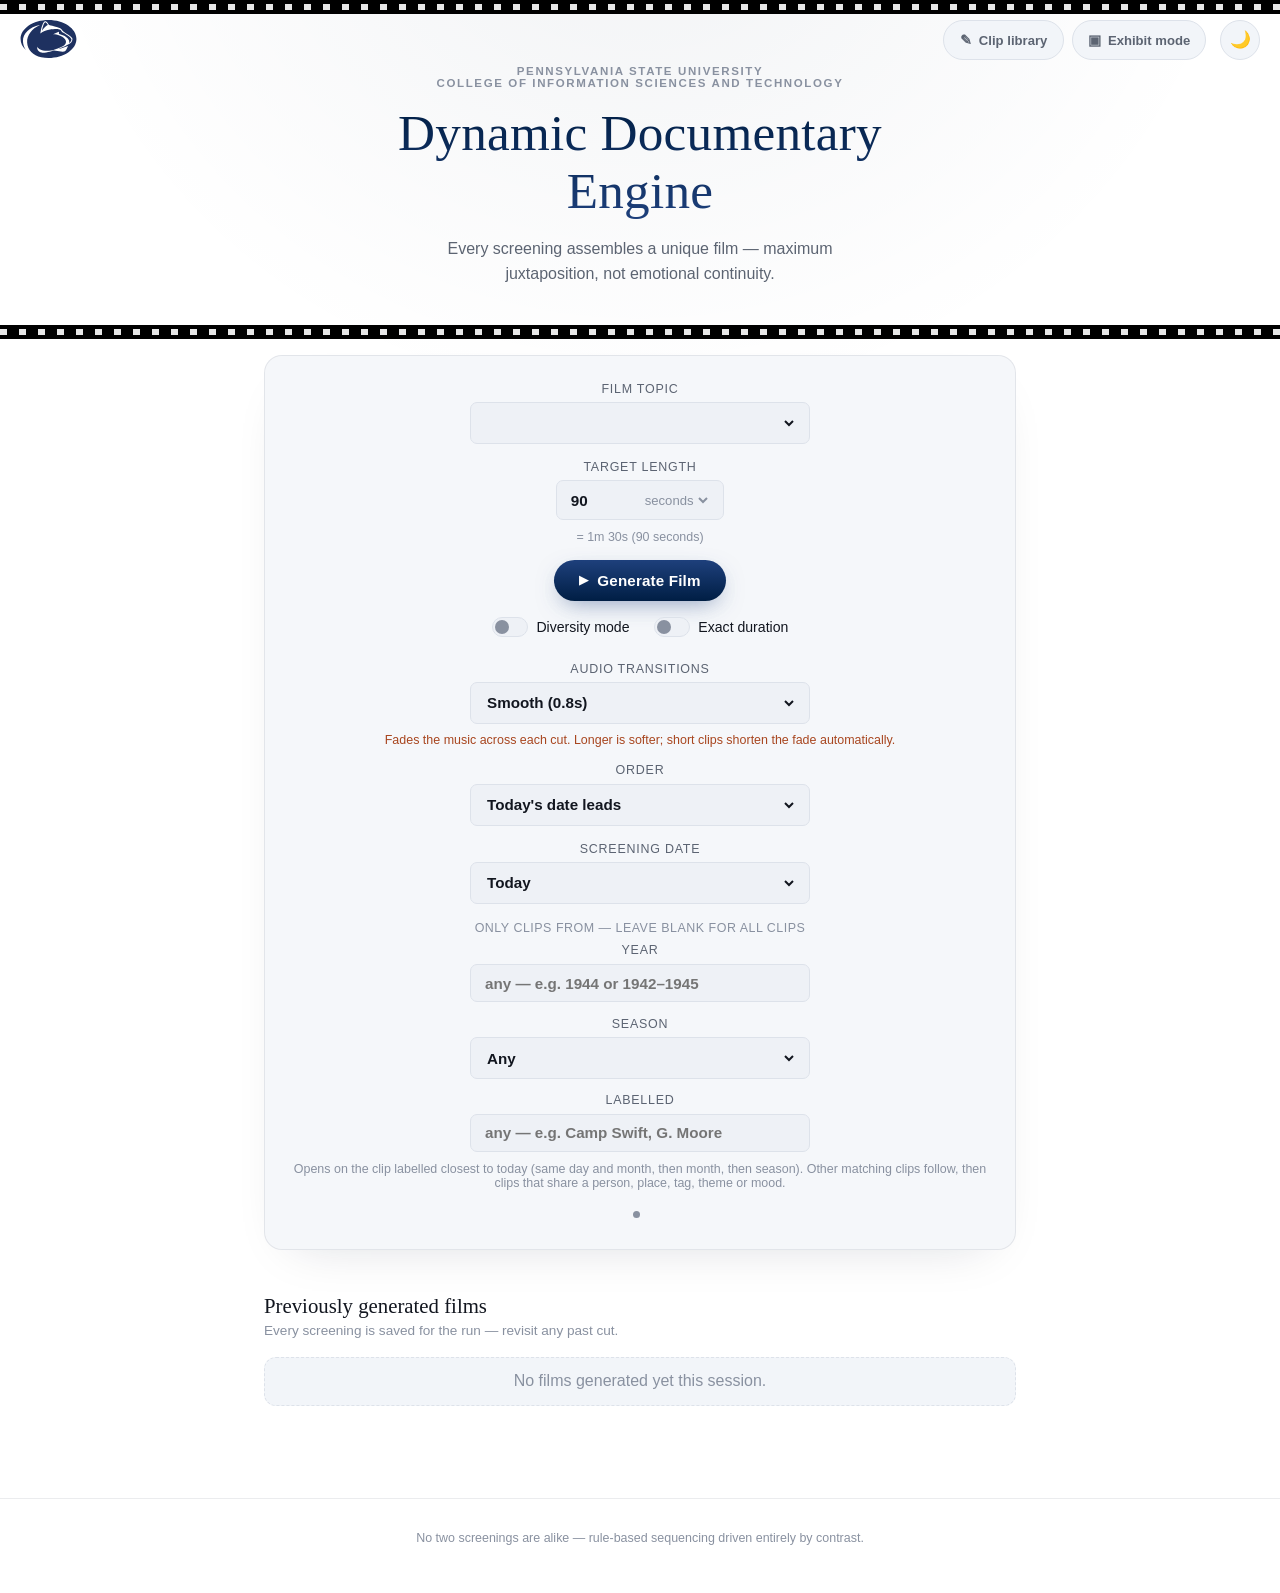
==== web/frontend/index.html @ a04a5ccb "Order films by their clips' dates and filter by year, season or label A film can now be put in date " ====
<!DOCTYPE html>
<html lang="en">
<head>
  <meta charset="UTF-8" />
  <meta name="viewport" content="width=device-width, initial-scale=1.0" />
  <title>Dynamic Documentary Engine</title>
  <link rel="stylesheet" href="style.css" />
  <script>
    // Applied before first paint so the page never flashes the wrong theme.
    (function () {
      var saved = localStorage.getItem("dde-theme");
      if (saved === "dark" || saved === "light") {
        document.documentElement.setAttribute("data-theme", saved);
      }
    })();
  </script>
</head>
<body>
  <header class="hero">
    <div class="sprockets" aria-hidden="true"></div>
    <a class="brand-logo" href="https://ist.psu.edu/" target="_blank" rel="noopener">
      <img src="psu-logo.svg" alt="Pennsylvania State University" />
    </a>
    <nav class="page-links" aria-label="Other views">
      <a class="exhibit-link" href="/library"
         title="Label clips: dates, seasons, people, places and tags">
        <span class="exhibit-link-icon" aria-hidden="true">&#9998;</span>
        <span>Clip library</span>
      </a>
      <a class="exhibit-link" href="/exhibit"
         title="Full-screen gallery view — one button, plays automatically">
        <span class="exhibit-link-icon" aria-hidden="true">&#9635;</span>
        <span>Exhibit mode</span>
      </a>
    </nav>
    <button id="theme-toggle" class="theme-toggle" type="button" aria-label="Switch to dark mode">
      <span class="theme-toggle-icon" aria-hidden="true"></span>
    </button>
    <div class="hero-inner">
      <p class="eyebrow">Pennsylvania State University<br />College of Information Sciences and Technology</p>
      <h1>Dynamic Documentary<br />Engine</h1>
      <p class="tagline">Every screening assembles a unique film — maximum juxtaposition, not emotional continuity.</p>
    </div>
    <div class="sprockets" aria-hidden="true"></div>
  </header>

  <main>
    <section class="controls-card" aria-label="Film generation controls">
      <div class="field field-centered">
        <label for="collection-select">Film topic</label>
        <div class="field-input">
          <select id="collection-select"></select>
        </div>
      </div>
      <p id="collection-hint" class="field-hint hidden"></p>

      <div class="field field-centered">
        <label for="duration">Target length</label>
        <div class="field-input">
          <input type="number" id="duration" min="1" max="36000" step="1" value="90" />
          <select id="duration-unit" class="unit-select" aria-label="Target length unit">
            <option value="seconds">seconds</option>
            <option value="minutes">minutes</option>
          </select>
        </div>
      </div>
      <p id="duration-hint" class="field-hint"></p>

      <button id="generate-btn" type="button">
        <span class="btn-icon">&#9654;</span>
        <span class="btn-label">Generate Film</span>
      </button>

      <button id="cancel-btn" type="button" class="hidden">
        <span class="btn-icon">&#9632;</span>
        <span class="btn-label">Cancel</span>
      </button>

      <div class="toggle-row">
        <label class="toggle-field has-tooltip" for="diversity-toggle">
          <input type="checkbox" id="diversity-toggle" />
          <span class="toggle-track"><span class="toggle-thumb"></span></span>
          <span class="toggle-label">Diversity mode</span>
          <span class="tooltip" role="tooltip">Diversity mode boosts underused clips across runs to prevent oversaturation of high-contrast favorites.</span>
        </label>
        <label class="toggle-field has-tooltip" for="exact-duration-toggle">
          <input type="checkbox" id="exact-duration-toggle" />
          <span class="toggle-track"><span class="toggle-thumb"></span></span>
          <span class="toggle-label">Exact duration</span>
          <span class="tooltip" role="tooltip">Exact duration trims the final clip so the film matches your target length precisely — off by default, since it never cuts real footage and may land a few seconds short instead.</span>
        </label>
      </div>

      <div class="field field-centered">
        <label for="audio-fade-select">Audio transitions</label>
        <div class="field-input">
          <select id="audio-fade-select" aria-label="Audio transition fade length">
            <option value="0">Off — hard cuts</option>
            <option value="0.3">Subtle (0.3s)</option>
            <option value="0.5">Balanced (0.5s)</option>
            <option value="0.8" selected>Smooth (0.8s)</option>
            <option value="1.2">Long (1.2s)</option>
          </select>
        </div>
      </div>
      <p class="field-hint">Fades the music across each cut. Longer is softer; short clips shorten the fade automatically.</p>

      <div class="field field-centered">
        <label for="film-order">Order</label>
        <div class="field-input">
          <select id="film-order" aria-label="Film order">
            <option value="today">Today's date leads</option>
            <option value="contrast">Random contrast</option>
          </select>
        </div>
      </div>

      <div id="context-fields" class="context-fields">
        <div id="context-date-field" class="field field-centered">
          <label for="context-date-mode">Screening date</label>
          <div class="field-input context-date-input">
            <select id="context-date-mode" aria-label="Screening date">
              <option value="today">Today</option>
              <option value="custom">Pick a date…</option>
            </select>
            <input type="date" id="context-date" class="hidden" aria-label="Custom screening date" />
          </div>
        </div>
        <p class="context-group-label">Only clips from — leave blank for all clips</p>
        <div class="field field-centered">
          <label for="filter-years">Year</label>
          <div class="field-input">
            <input type="text" id="filter-years" placeholder="any — e.g. 1944 or 1942–1945" autocomplete="off" />
          </div>
        </div>
        <div class="field field-centered">
          <label for="filter-season">Season</label>
          <div class="field-input">
            <select id="filter-season" aria-label="Only clips from this season">
              <option value="">Any</option>
            </select>
          </div>
        </div>
        <div class="field field-centered">
          <label for="filter-labels">Labelled</label>
          <div class="field-input">
            <input type="text" id="filter-labels" placeholder="any — e.g. Camp Swift, G. Moore" autocomplete="off" />
          </div>
        </div>
      </div>
      <p id="context-hint" class="field-hint"></p>

      <div id="status" class="status" role="status">
        <span class="status-dot"></span>
        <span class="status-text"></span>
      </div>
      <div id="sync-notice" class="sync-notice hidden"></div>
    </section>

    <section id="player-section" class="screening hidden">
      <div class="screen-frame">
        <video id="player" controls></video>
      </div>
      <div id="meta" class="meta-chips"></div>
    </section>

    <section id="trace-section" class="trace hidden">
      <h2>Why this cut</h2>
      <p class="section-sub">The sequence and the contrast reasoning behind every transition.</p>
      <ol id="trace-list" class="timeline"></ol>
    </section>

    <section id="history-section" class="history">
      <h2>Previously generated films</h2>
      <p class="section-sub">Every screening is saved for the run — revisit any past cut.</p>
      <ul id="history-list" class="history-grid"><li class="empty">No films generated yet this session.</li></ul>
    </section>
  </main>

  <footer class="foot">
    <p>No two screenings are alike — rule-based sequencing driven entirely by contrast.</p>
  </footer>

  <script src="app.js"></script>
</body>
</html>
---- web/frontend/style.css ----
:root {
  /* Penn State brand palette — Nittany Navy #001E44 / Beaver Blue #1e407c */
  --bg: #ffffff;
  --bg-glow: radial-gradient(ellipse 80% 60% at 50% -10%, rgba(0, 30, 68, 0.06), transparent 60%);
  --panel-solid: #f2f5f9;
  --panel-glass: rgba(242, 245, 249, 0.78);
  --inset-bg: #eef1f6;
  --border: #dde2ea;
  --border-soft: rgba(0, 20, 45, 0.08);
  --text: #12161f;
  --muted: #5c6472;
  --muted-dim: #8991a0;
  --accent: #001e44;
  --accent-hover: #1e407c;
  --accent-soft: rgba(0, 30, 68, 0.08);
  /* Cancel/stop red. Deliberately outside the PSU palette — it's the one
     control that has to read as "stop" at a glance from across a gallery. */
  --danger: #c1272d;
  --danger-hover: #9e1f24;
  --type-a: #b5730a;
  --type-b: #0e7fa3;
  --type-x: #7c4fb0;
  --type-open: #1f9d55;
  --type-close: #a8461f;
  --radius-lg: 18px;
  --radius-md: 12px;
  --radius-sm: 7px;
  --serif: Georgia, "Iowan Old Style", "Palatino Linotype", Palatino, serif;
  --sans: -apple-system, BlinkMacSystemFont, "Segoe UI", Helvetica, Arial, sans-serif;

  --heading-grad-start: var(--accent);
  --heading-grad-end: var(--accent-hover);
  --shadow-card: rgba(0, 20, 45, 0.18);
  --shadow-tooltip: rgba(0, 20, 45, 0.25);
  --shadow-screen: 0 30px 70px -30px rgba(0, 20, 45, 0.35), 0 0 90px -40px var(--accent-soft);
  --logo-bg: transparent;
  --logo-padding: 0;
  --logo-shadow: none;
}

/* Cinematic dark theme — the original look, kept as an alternative to the
   Penn State light theme above. Same brand navy/blue accents throughout,
   just against a near-black page instead of white. */
:root[data-theme="dark"] {
  --bg: #06090f;
  --bg-glow: radial-gradient(ellipse 80% 60% at 50% -10%, rgba(30, 64, 124, 0.24), transparent 60%);
  --panel-solid: #12161f;
  --panel-glass: rgba(18, 22, 31, 0.72);
  --inset-bg: #06090f;
  --border: #232b3a;
  --border-soft: rgba(255, 255, 255, 0.07);
  --text: #ececf0;
  --muted: #93939f;
  --muted-dim: #67676f;
  --accent: #001e44;
  --accent-hover: #1e407c;
  --accent-soft: rgba(30, 64, 124, 0.22);
  /* Lifted against the near-black dark background so the fill still reads
     as a solid red rather than going muddy. */
  --danger: #e03e44;
  --danger-hover: #f05a60;
  --type-a: #e8a33d;
  --type-b: #4fb8d9;
  --type-x: #a875d9;
  --type-open: #5fd98a;
  --type-close: #b3542f;

  --heading-grad-start: #ffffff;
  --heading-grad-end: #c9c9d2;
  --shadow-card: rgba(0, 0, 0, 0.8);
  --shadow-tooltip: rgba(0, 0, 0, 0.7);
  --shadow-screen: 0 0 0 1px rgba(255, 255, 255, 0.02), 0 30px 70px -30px rgba(0, 0, 0, 0.9), 0 0 90px -40px var(--accent-soft);
  --logo-bg: #fff;
  --logo-padding: 0.5rem 0.7rem;
  --logo-shadow: 0 8px 20px -10px rgba(0, 0, 0, 0.6);
}

* { box-sizing: border-box; }

html { background: var(--bg); }

body {
  margin: 0;
  background: var(--bg);
  background-image: var(--bg-glow);
  background-repeat: no-repeat;
  color: var(--text);
  font-family: var(--sans);
  -webkit-font-smoothing: antialiased;
}

/* ---------- Hero ---------- */

.hero {
  position: relative;
  padding: 0 0 2.5rem;
  text-align: center;
  overflow: hidden;
}

.brand-logo {
  position: absolute;
  top: 1.25rem;
  left: 1.25rem;
  z-index: 3;
  display: inline-flex;
  align-items: center;
  line-height: 0;
  background: var(--logo-bg);
  border-radius: 10px;
  padding: var(--logo-padding);
  box-shadow: var(--logo-shadow);
  transition: transform 0.15s ease, opacity 0.15s ease, box-shadow 0.15s ease;
}

.brand-logo:hover {
  transform: translateY(-1px);
  opacity: 0.85;
}

.brand-logo img {
  height: 38px;
  width: auto;
  display: block;
}

/* Sits beside the theme toggle rather than in the controls card: this
   leaves the page entirely, so it belongs with the other page-level chrome
   and not among the generation settings. Understated on purpose — staff
   reach for it occasionally, nobody else should. */
.exhibit-link {
  position: absolute;
  top: 1.25rem;
  right: 4.6rem;                 /* clears the 40px toggle plus its margin */
  z-index: 3;
  display: inline-flex;
  align-items: center;
  gap: 0.45rem;
  height: 40px;
  padding: 0 0.95rem;
  border-radius: 999px;
  border: 1px solid var(--border);
  background: var(--panel-solid);
  color: var(--muted);
  font-size: 0.82rem;
  font-weight: 600;
  text-decoration: none;
  transition: color 0.15s ease, border-color 0.15s ease;
}

.exhibit-link:hover { color: var(--text); border-color: var(--accent); }

/* Several page links side by side in the top-right corner. */
.page-links {
  position: absolute;
  top: 1.25rem;
  right: 4.6rem;
  z-index: 3;
  display: flex;
  gap: 0.5rem;
}
.page-links .exhibit-link { position: static; }
.exhibit-link-icon { font-size: 0.9rem; line-height: 1; }

/* The label would crowd the header on a phone; the icon still reads. */
@media (max-width: 560px) {
  .exhibit-link span:not(.exhibit-link-icon) { display: none; }
  .exhibit-link { padding: 0 0.75rem; }
}

.theme-toggle {
  position: absolute;
  top: 1.25rem;
  right: 1.25rem;
  z-index: 3;
  width: 40px;
  height: 40px;
  border-radius: 50%;
  border: 1px solid var(--border);
  background: var(--panel-solid);
  color: var(--text);
  display: inline-flex;
  align-items: center;
  justify-content: center;
  cursor: pointer;
  font-size: 1.05rem;
  line-height: 1;
  transition: transform 0.15s ease, border-color 0.15s ease;
}

.theme-toggle:hover {
  transform: translateY(-1px);
  border-color: var(--accent);
}

.theme-toggle-icon::before {
  content: "\1F319";
}

:root[data-theme="dark"] .theme-toggle-icon::before {
  content: "\2600";
}

.sprockets {
  height: 14px;
  background-color: #000;
  background-image: repeating-linear-gradient(
    to right,
    #e7e7e7 0,
    #e7e7e7 7px,
    transparent 7px,
    transparent 19px
  );
  background-size: 100% 6px;
  background-position: center;
  background-repeat: repeat-x;
}

.hero-inner {
  max-width: 820px;
  margin: 0 auto;
  padding: 3.2rem 1.5rem 2.4rem;
}

.eyebrow {
  margin: 0 0 0.9rem;
  color: var(--muted-dim);
  font-size: 0.72rem;
  text-transform: uppercase;
  letter-spacing: 0.14em;
  font-weight: 600;
}

.hero h1 {
  margin: 0 0 1rem;
  font-family: var(--serif);
  font-weight: 400;
  font-size: clamp(2.1rem, 5vw, 3.2rem);
  line-height: 1.15;
  letter-spacing: 0.005em;
  background: linear-gradient(180deg, var(--heading-grad-start) 0%, var(--heading-grad-end) 100%);
  -webkit-background-clip: text;
  background-clip: text;
  color: transparent;
}

.tagline {
  margin: 0 auto;
  max-width: 480px;
  color: var(--muted);
  font-size: 1rem;
  line-height: 1.55;
}

/* ---------- Layout ---------- */

main {
  max-width: 800px;
  margin: 0 auto;
  padding: 0 1.5rem 3rem;
}

section { margin-bottom: 2.75rem; }

h2 {
  font-family: var(--serif);
  font-size: 1.3rem;
  font-weight: 400;
  color: var(--text);
  margin: 0 0 0.3rem;
}

.section-sub {
  margin: 0 0 1.2rem;
  color: var(--muted-dim);
  font-size: 0.85rem;
}

.hidden { display: none; }

/* ---------- Controls card ---------- */

.controls-card {
  background: var(--panel-glass);
  backdrop-filter: blur(10px);
  border: 1px solid var(--border-soft);
  border-radius: var(--radius-lg);
  padding: 1.6rem;
  box-shadow: 0 20px 50px -30px var(--shadow-card);
  margin-top: -1.5rem;
  position: relative;
  z-index: 2;
  display: flex;
  flex-direction: column;
  align-items: center;
  gap: 1rem;
}

.field { display: flex; flex-direction: column; gap: 0.4rem; max-width: 100%; }

.field-centered { align-items: center; width: 100%; }
.field-centered label { text-align: center; }

.toggle-row {
  display: flex;
  align-items: center;
  justify-content: center;
  gap: 1.5rem;
  flex-wrap: wrap;
}

.field label {
  color: var(--muted);
  font-size: 0.78rem;
  text-transform: uppercase;
  letter-spacing: 0.06em;
}

.field-input {
  display: flex;
  align-items: center;
  gap: 0.5rem;
  background: var(--inset-bg);
  border: 1px solid var(--border);
  border-radius: var(--radius-sm);
  padding: 0.55rem 0.75rem;
  transition: border-color 0.15s ease;
}

.field-input:focus-within { border-color: var(--accent); }

.field-input input[type="number"] {
  width: 64px;
  background: transparent;
  border: none;
  color: var(--text);
  font-size: 0.95rem;
  font-weight: 600;
  outline: none;
}

.field-input .unit {
  color: var(--muted-dim);
  font-size: 0.82rem;
}

/* Reads as the quiet unit label it replaced, not as a second prominent
   control competing with the number beside it. */
.field-input select.unit-select {
  width: auto;
  color: var(--muted-dim);
  font-size: 0.82rem;
  font-weight: 500;
  padding-right: 0.1rem;
}

.field-input select.unit-select:hover { color: var(--text); }

.field-input select {
  background: transparent;
  border: none;
  color: var(--text);
  font-size: 0.95rem;
  font-weight: 600;
  outline: none;
  cursor: pointer;
  width: 100%;
  max-width: 320px;
  padding: 0.1rem 0;
  overflow: hidden;
  text-overflow: ellipsis;
  white-space: nowrap;
}

/* Widened for the film-topic dropdown, whose collection names are long.
   The unit selector next to the target length is excluded — it's a couple
   of words, and stretching that field to 340px left most of the box empty
   to the right of the number. */
.field-input:has(select:not(.unit-select)),
.field-input:has(input[type="text"]) {
  width: 100%;
  max-width: 340px;
  box-sizing: border-box;
}

.field-input select:disabled {
  cursor: default;
  opacity: 0.6;
}

.field-hint {
  margin: -0.4rem 0 0;
  color: var(--type-close);
  font-size: 0.78rem;
  text-align: center;
}

/* The duration readout is informational, not a warning — .field-hint's
   colour is used elsewhere to flag problems like an empty topic. */
#duration-hint,
#context-hint {
  color: var(--muted-dim);
}

/* Film plan: screening date (for "Today's date leads") and the
   "Only clips from" filters. */
.context-fields {
  display: flex;
  flex-direction: column;
  gap: 0.9rem;
  width: 100%;
}

.context-group-label {
  margin: 0.2rem 0 -0.4rem;
  text-align: center;
  color: var(--muted-dim);
  font-size: 0.78rem;
  letter-spacing: 0.04em;
  text-transform: uppercase;
}

.field-input input[type="text"] {
  background: transparent;
  border: none;
  color: var(--text);
  font: inherit;
  font-size: 0.95rem;
  font-weight: 600;
  outline: none;
  width: 100%;
  min-width: 0;
}

.field-input input[type="date"] {
  background: transparent;
  border: none;
  color: var(--text);
  font: inherit;
  font-size: 0.95rem;
  font-weight: 600;
  outline: none;
  color-scheme: light dark;
}

.toggle-field {
  display: flex;
  align-items: center;
  gap: 0.55rem;
  cursor: pointer;
  padding-bottom: 0.55rem;
  user-select: none;
}

.toggle-field input[type="checkbox"] {
  position: absolute;
  opacity: 0;
  width: 0;
  height: 0;
}

.toggle-track {
  position: relative;
  width: 36px;
  height: 20px;
  background: var(--inset-bg);
  border: 1px solid var(--border);
  border-radius: 999px;
  flex-shrink: 0;
  transition: background 0.15s ease, border-color 0.15s ease;
}

.toggle-thumb {
  position: absolute;
  top: 2px;
  left: 2px;
  width: 14px;
  height: 14px;
  border-radius: 50%;
  background: var(--muted-dim);
  transition: transform 0.15s ease, background 0.15s ease;
}

.toggle-field input:checked + .toggle-track {
  background: var(--accent-soft);
  border-color: var(--accent);
}

.toggle-field input:checked + .toggle-track .toggle-thumb {
  transform: translateX(16px);
  background: var(--accent-hover);
}

.toggle-field input:focus-visible + .toggle-track {
  box-shadow: 0 0 0 2px var(--accent-soft);
}

.toggle-label {
  color: var(--text);
  font-size: 0.88rem;
  font-weight: 500;
}

.has-tooltip { position: relative; }

.has-tooltip .tooltip {
  position: absolute;
  top: calc(100% + 10px);
  left: 50%;
  transform: translateX(-50%) translateY(-4px);
  width: 240px;
  background: var(--panel-solid);
  border: 1px solid var(--border);
  border-radius: var(--radius-sm);
  padding: 0.6rem 0.75rem;
  color: var(--muted);
  font-size: 0.76rem;
  font-weight: 400;
  line-height: 1.45;
  text-align: left;
  box-shadow: 0 12px 28px -12px var(--shadow-tooltip);
  opacity: 0;
  visibility: hidden;
  pointer-events: none;
  transition: opacity 0.15s ease, transform 0.15s ease, visibility 0.15s ease;
  z-index: 5;
}

.has-tooltip:hover .tooltip,
.has-tooltip:focus-within .tooltip {
  opacity: 1;
  visibility: visible;
  transform: translateX(-50%) translateY(0);
}

button#generate-btn {
  display: inline-flex;
  align-items: center;
  gap: 0.55rem;
  background: linear-gradient(180deg, var(--accent-hover), var(--accent));
  color: white;
  border: none;
  padding: 0.75rem 1.6rem;
  border-radius: 999px;
  font-size: 0.95rem;
  font-weight: 600;
  letter-spacing: 0.01em;
  cursor: pointer;
  box-shadow: 0 8px 24px -8px rgba(30, 64, 124, 0.55);
  transition: transform 0.12s ease, box-shadow 0.12s ease, opacity 0.12s ease;
}

button#generate-btn:hover:not(:disabled) {
  transform: translateY(-1px);
  box-shadow: 0 10px 28px -6px rgba(30, 64, 124, 0.65);
}

button#generate-btn:active:not(:disabled) { transform: translateY(0); }

button#generate-btn:disabled {
  opacity: 0.55;
  cursor: default;
  box-shadow: none;
}

/* .hidden alone can't beat the id selector's specificity above. Cancel
   takes this button's place while a render runs, rather than sitting
   next to a dead greyed-out Generate. */
button#generate-btn.hidden { display: none; }

/* Sits in place of Generate while a render is running — same pill shape,
   solid red fill so "stop" is unmistakable. The label and the square icon
   take the page background colour rather than a fixed white, so they knock
   out of the red and stay legible in both themes. */
button#cancel-btn {
  display: inline-flex;
  align-items: center;
  gap: 0.55rem;
  background: var(--danger);
  color: var(--bg);
  border: none;
  padding: 0.75rem 1.6rem;
  border-radius: 999px;
  font-size: 0.95rem;
  font-weight: 600;
  letter-spacing: 0.01em;
  cursor: pointer;
  box-shadow: 0 8px 24px -8px rgba(193, 39, 45, 0.55);
  transition: transform 0.12s ease, background 0.12s ease, box-shadow 0.12s ease;
}

button#cancel-btn:hover:not(:disabled) {
  background: var(--danger-hover);
  transform: translateY(-1px);
  box-shadow: 0 10px 28px -6px rgba(193, 39, 45, 0.65);
}

button#cancel-btn:active:not(:disabled) { transform: translateY(0); }

button#cancel-btn:disabled { opacity: 0.55; cursor: default; }

/* .hidden alone can't beat the id selector's specificity above. */
button#cancel-btn.hidden { display: none; }

.btn-icon { font-size: 0.75rem; }

.status {
  display: flex;
  align-items: center;
  justify-content: center;
  gap: 0.5rem;
  min-height: 1.1rem;
  color: var(--muted);
  font-size: 0.85rem;
  align-self: stretch;
}

.status-dot {
  width: 7px;
  height: 7px;
  border-radius: 50%;
  background: var(--muted-dim);
  flex-shrink: 0;
}

.status.active .status-dot {
  background: var(--type-a);
  animation: pulse 1.1s ease-in-out infinite;
}

.status.error .status-dot { background: var(--accent); animation: none; }
.status.error .status-text { color: var(--accent-hover); }

.status.done .status-dot { background: var(--type-open); animation: none; }

.sync-notice {
  padding: 0.5rem 0.8rem;
  background: color-mix(in srgb, var(--type-open) 8%, transparent);
  border: 1px solid color-mix(in srgb, var(--type-open) 25%, transparent);
  border-radius: var(--radius-sm);
  color: var(--type-open);
  font-size: 0.8rem;
  text-align: center;
  align-self: stretch;
}

@keyframes pulse {
  0%, 100% { transform: scale(1); opacity: 1; }
  50% { transform: scale(1.6); opacity: 0.5; }
}

/* ---------- Screening ---------- */

.screening { animation: rise 0.35s ease both; }

.screen-frame {
  background: #000;
  border-radius: var(--radius-lg);
  padding: 10px;
  border: 1px solid var(--border-soft);
  box-shadow: var(--shadow-screen);
}

video#player {
  width: 100%;
  display: block;
  border-radius: calc(var(--radius-lg) - 8px);
  background: black;
}

.meta-chips {
  margin-top: 0.9rem;
  display: flex;
  flex-wrap: wrap;
  gap: 0.5rem;
}

.meta-chips .chip {
  background: var(--panel-solid);
  border: 1px solid var(--border);
  color: var(--muted);
  font-size: 0.78rem;
  padding: 0.3rem 0.7rem;
  border-radius: 999px;
}

.meta-chips .chip strong { color: var(--text); font-weight: 600; }

/* ---------- Timeline / trace ---------- */

.timeline {
  list-style: none;
  margin: 0;
  padding: 0;
  position: relative;
}

.timeline::before {
  content: "";
  position: absolute;
  left: 9px;
  top: 8px;
  bottom: 8px;
  width: 1px;
  background: linear-gradient(to bottom, var(--border), var(--border) 90%, transparent);
}

.timeline li {
  position: relative;
  padding-left: 2.1rem;
  padding-bottom: 1.3rem;
}

.timeline li:last-child { padding-bottom: 0; }

.timeline .marker {
  position: absolute;
  left: 0;
  top: 0.2rem;
  width: 19px;
  height: 19px;
  border-radius: 50%;
  border: 3px solid var(--bg);
  box-shadow: 0 0 0 1px var(--border);
}

.timeline .marker.type-a { background: var(--type-a); }
.timeline .marker.type-b { background: var(--type-b); }
.timeline .marker.type-x { background: var(--type-x); }
.timeline .marker.type-open { background: var(--type-open); }
.timeline .marker.type-close { background: var(--type-close); }

.cut-card {
  background: var(--panel-solid);
  border: 1px solid var(--border);
  border-radius: var(--radius-md);
  padding: 0.85rem 1rem;
}

.cut-badge {
  display: inline-block;
  font-size: 0.66rem;
  text-transform: uppercase;
  letter-spacing: 0.05em;
  font-weight: 700;
  padding: 0.12rem 0.5rem;
  border-radius: 4px;
  margin-right: 0.55rem;
  vertical-align: middle;
}

.cut-badge.type-a { background: color-mix(in srgb, var(--type-a) 14%, transparent); color: var(--type-a); }
.cut-badge.type-b { background: color-mix(in srgb, var(--type-b) 14%, transparent); color: var(--type-b); }
.cut-badge.type-x { background: color-mix(in srgb, var(--type-x) 14%, transparent); color: var(--type-x); }
.cut-badge.type-open { background: color-mix(in srgb, var(--type-open) 14%, transparent); color: var(--type-open); }
.cut-badge.type-close { background: color-mix(in srgb, var(--type-close) 14%, transparent); color: var(--type-close); }

.cut-title { font-weight: 600; vertical-align: middle; }

.cut-contrast {
  margin-top: 0.55rem;
  display: flex;
  flex-wrap: wrap;
  gap: 0.4rem;
}

.cut-contrast .tag {
  background: var(--inset-bg);
  border: 1px solid var(--border);
  color: var(--muted);
  font-size: 0.76rem;
  padding: 0.18rem 0.55rem;
  border-radius: 999px;
}

.cut-contrast .sentence {
  color: var(--muted-dim);
  font-size: 0.8rem;
  font-style: italic;
}

/* ---------- History ---------- */

.history-grid {
  list-style: none;
  margin: 0;
  padding: 0;
  display: grid;
  grid-template-columns: repeat(auto-fill, minmax(230px, 1fr));
  gap: 0.75rem;
}

.history-grid li {
  background: var(--panel-solid);
  border: 1px solid var(--border);
  border-radius: var(--radius-md);
  padding: 0.9rem 1rem;
  transition: border-color 0.15s ease, transform 0.15s ease;
}

.history-grid li:hover {
  border-color: var(--muted-dim);
  transform: translateY(-1px);
}

.history-grid li.empty {
  grid-column: 1 / -1;
  color: var(--muted-dim);
  text-align: center;
  border-style: dashed;
}

.history-row {
  display: flex;
  align-items: center;
  justify-content: space-between;
  gap: 0.5rem;
}

.history-grid a {
  display: flex;
  align-items: center;
  gap: 0.6rem;
  min-width: 0;
  color: var(--text);
  text-decoration: none;
  font-weight: 600;
  font-size: 0.92rem;
  overflow: hidden;
  text-overflow: ellipsis;
  white-space: nowrap;
}

.delete-btn {
  flex-shrink: 0;
  width: 24px;
  height: 24px;
  display: inline-flex;
  align-items: center;
  justify-content: center;
  background: transparent;
  border: 1px solid var(--border);
  border-radius: 50%;
  color: var(--muted-dim);
  font-size: 0.65rem;
  cursor: pointer;
  transition: background 0.15s ease, color 0.15s ease, border-color 0.15s ease;
}

.delete-btn:hover {
  background: var(--accent-soft);
  border-color: var(--accent);
  color: var(--accent-hover);
}

.history-grid a::before {
  content: "\25B6";
  display: inline-flex;
  align-items: center;
  justify-content: center;
  width: 26px;
  height: 26px;
  flex-shrink: 0;
  border-radius: 50%;
  background: var(--accent-soft);
  color: var(--accent-hover);
  font-size: 0.62rem;
}

.history-grid a:hover { color: var(--accent-hover); }

.history-grid .history-meta {
  display: block;
  margin-top: 0.4rem;
  margin-left: 36px;
  color: var(--muted-dim);
  font-size: 0.78rem;
}

/* ---------- Footer ---------- */

.foot {
  text-align: center;
  padding: 2rem 1.5rem 3rem;
  color: var(--muted-dim);
  font-size: 0.78rem;
  border-top: 1px solid var(--border-soft);
}

.foot p { margin: 0; }

@keyframes rise {
  from { opacity: 0; transform: translateY(8px); }
  to { opacity: 1; transform: translateY(0); }
}

/* ---------- Responsive ---------- */

@media (max-width: 560px) {
  .toggle-row { gap: 1rem; }
  .has-tooltip .tooltip { width: 200px; }

  .brand-logo {
    top: 1rem;
    left: 1rem;
    padding: 0.4rem 0.55rem;
  }
  .brand-logo img { height: 26px; }
  .hero-inner { padding-top: 6rem; }

  .theme-toggle {
    top: 1rem;
    right: 1rem;
    width: 34px;
    height: 34px;
    font-size: 0.92rem;
  }
}
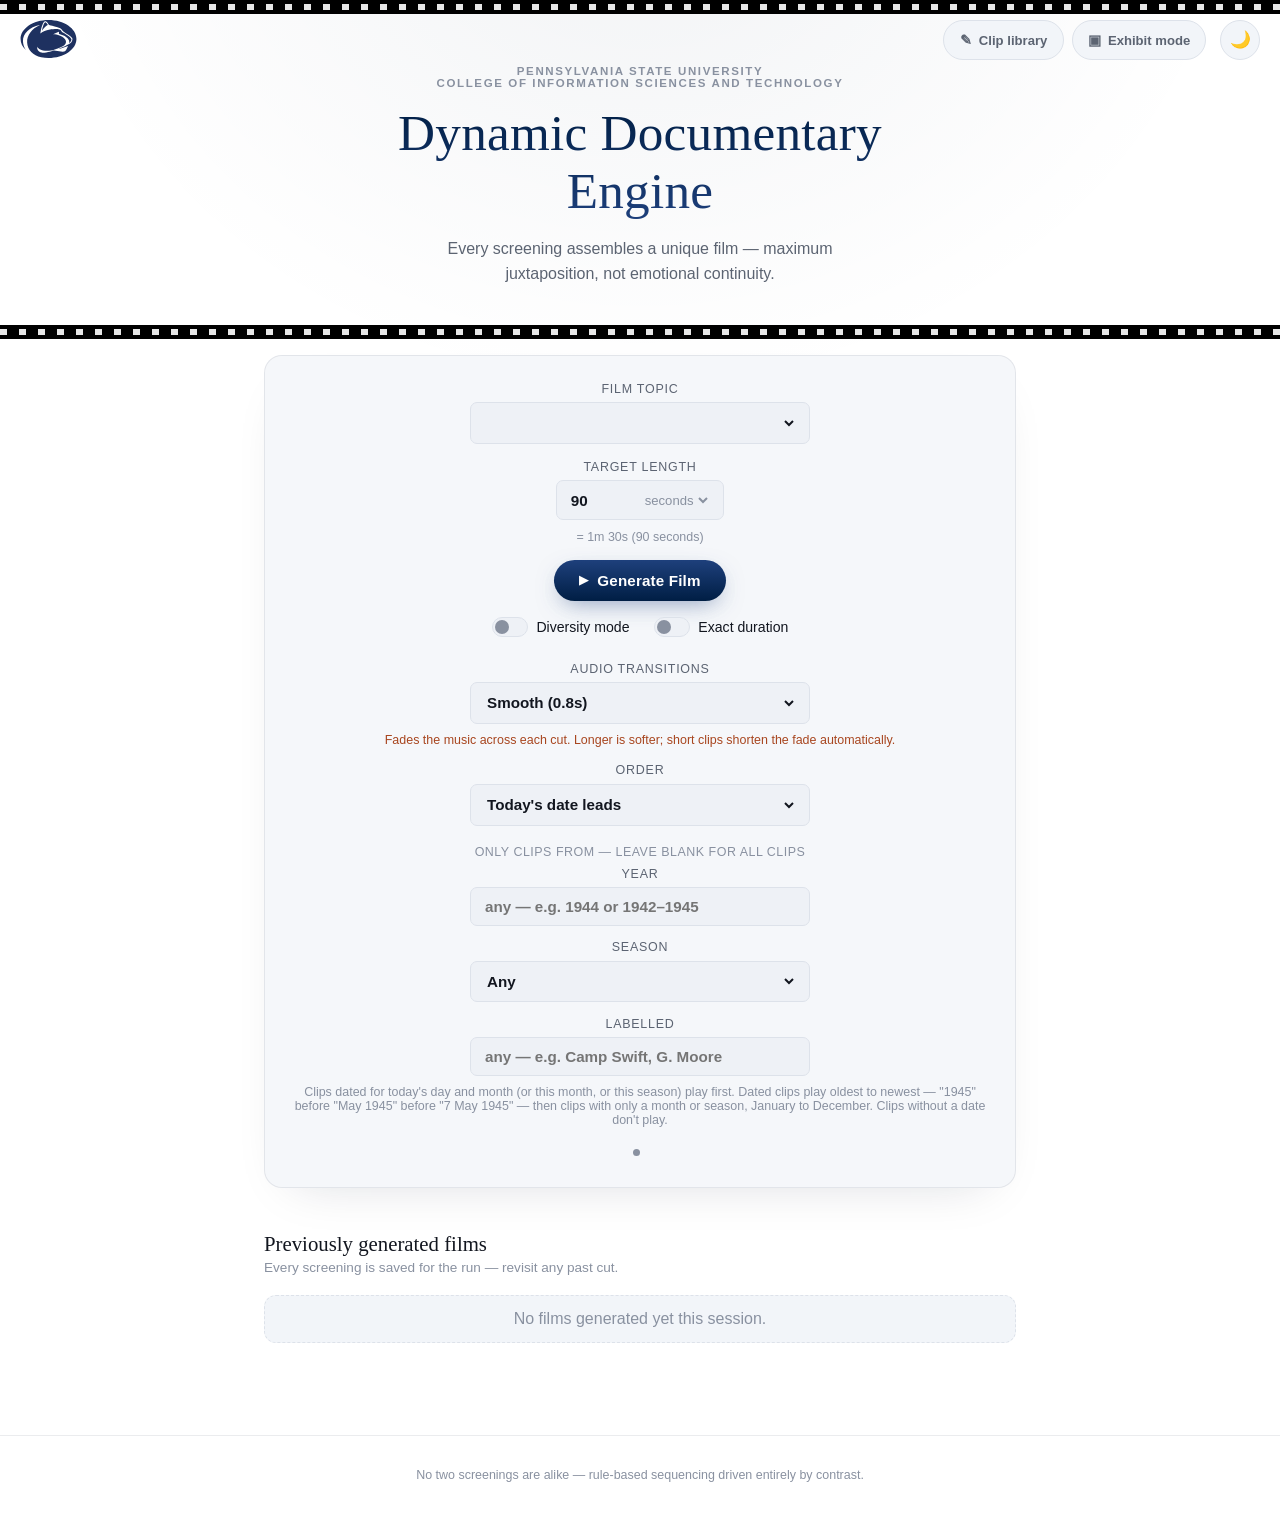
==== commit d9143b0a: "Simplify date ordering to one rule and play only dated clips The 9 November test showed nobody could" ====
--- a/web/frontend/index.html
+++ b/web/frontend/index.html
@@ -116,16 +116,6 @@
       </div>
 
       <div id="context-fields" class="context-fields">
-        <div id="context-date-field" class="field field-centered">
-          <label for="context-date-mode">Screening date</label>
-          <div class="field-input context-date-input">
-            <select id="context-date-mode" aria-label="Screening date">
-              <option value="today">Today</option>
-              <option value="custom">Pick a date…</option>
-            </select>
-            <input type="date" id="context-date" class="hidden" aria-label="Custom screening date" />
-          </div>
-        </div>
         <p class="context-group-label">Only clips from — leave blank for all clips</p>
         <div class="field field-centered">
           <label for="filter-years">Year</label>
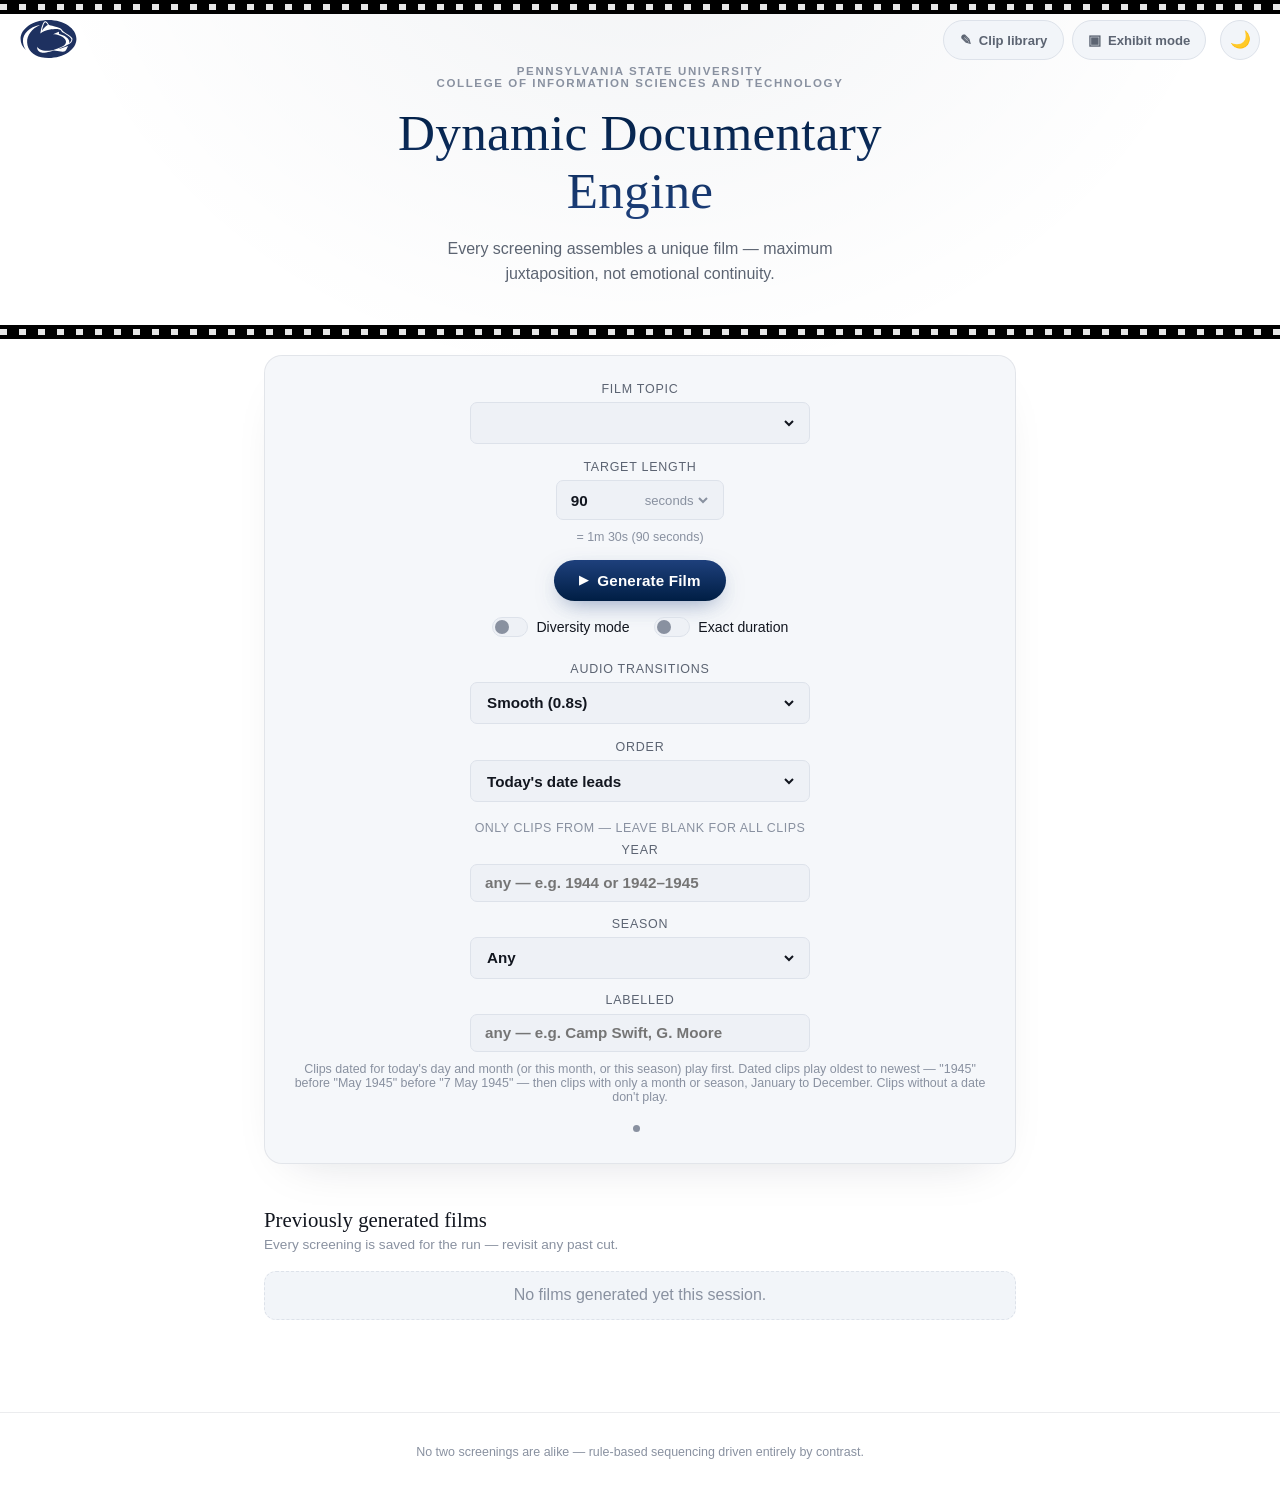
==== commit 973a7be0: "Show the audio-fade note only on hover The note under Audio transitions sat there in the warning col" ====
--- a/web/frontend/index.html
+++ b/web/frontend/index.html
@@ -91,10 +91,10 @@
         </label>
       </div>
 
-      <div class="field field-centered">
+      <div class="field field-centered has-tooltip">
         <label for="audio-fade-select">Audio transitions</label>
         <div class="field-input">
-          <select id="audio-fade-select" aria-label="Audio transition fade length">
+          <select id="audio-fade-select" aria-label="Audio transition fade length" aria-describedby="audio-fade-tip">
             <option value="0">Off — hard cuts</option>
             <option value="0.3">Subtle (0.3s)</option>
             <option value="0.5">Balanced (0.5s)</option>
@@ -102,8 +102,8 @@
             <option value="1.2">Long (1.2s)</option>
           </select>
         </div>
+        <span class="tooltip" role="tooltip" id="audio-fade-tip">Fades the music across each cut. Longer is softer; short clips shorten the fade automatically.</span>
       </div>
-      <p class="field-hint">Fades the music across each cut. Longer is softer; short clips shorten the fade automatically.</p>
 
       <div class="field field-centered">
         <label for="film-order">Order</label>
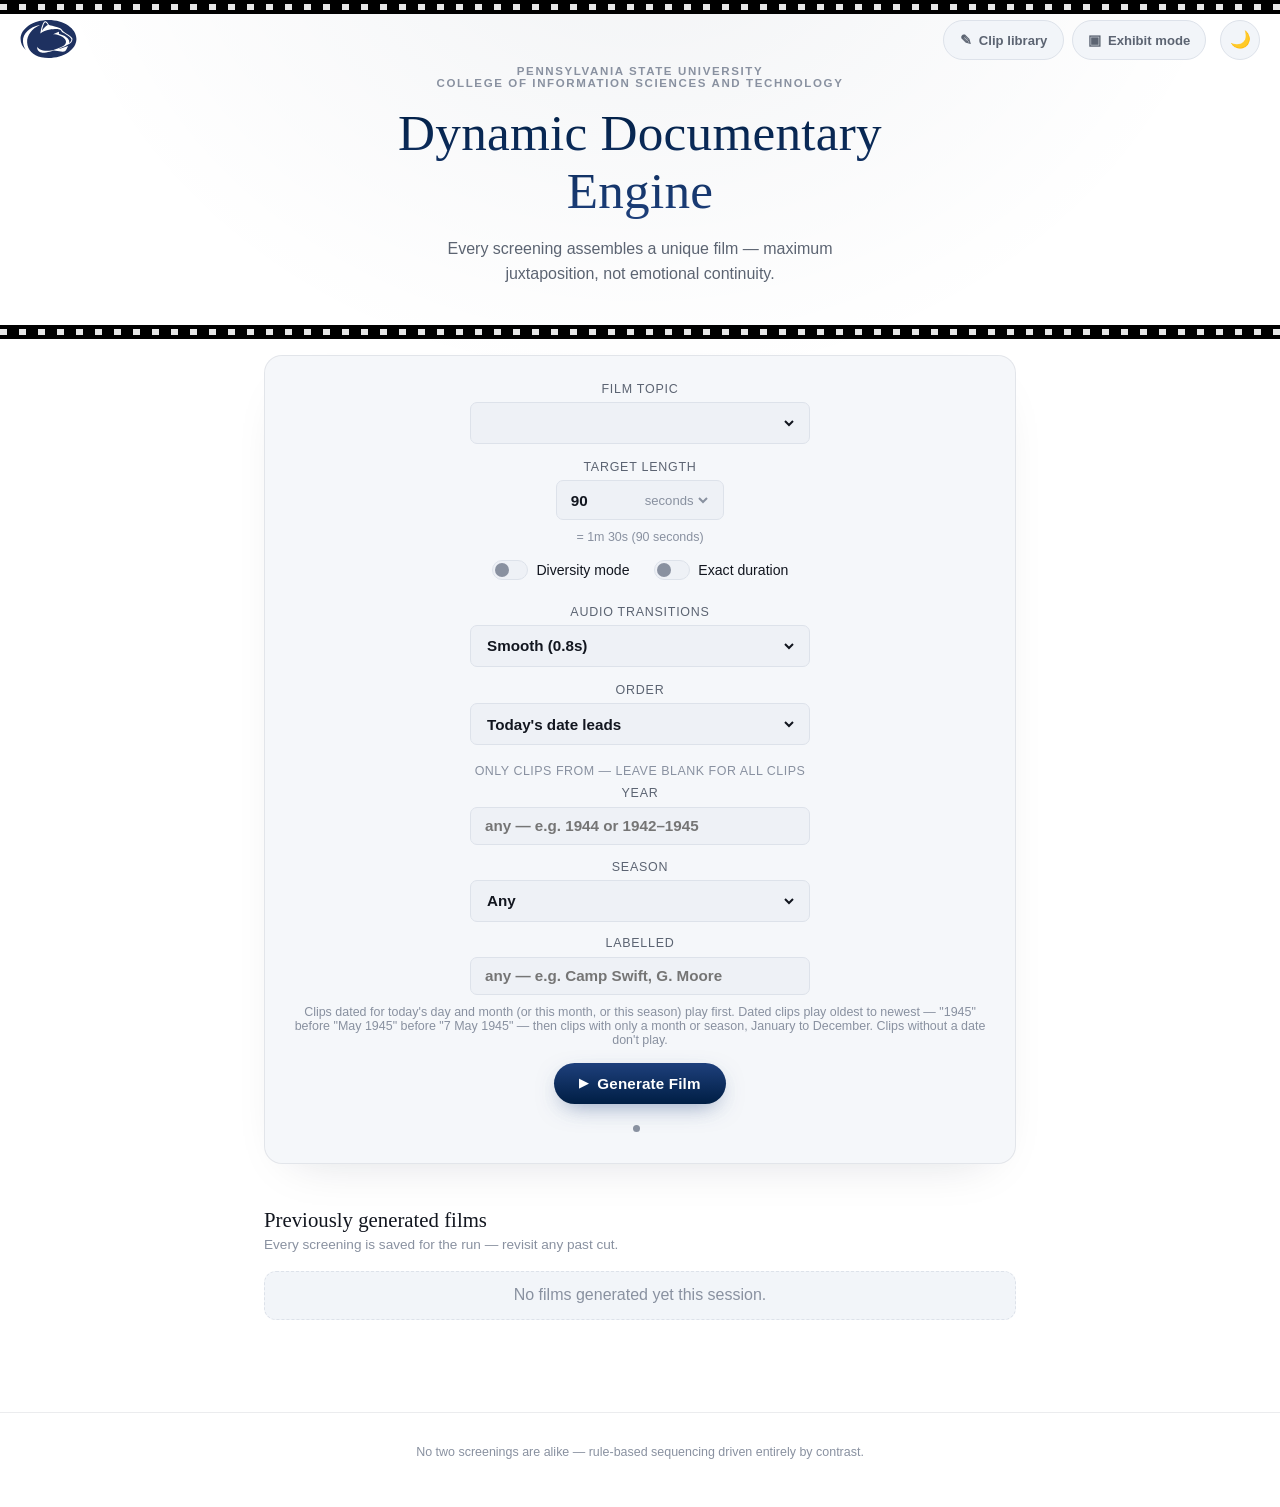
==== commit 4e22d2b1: "Put Generate Film after the settings The Generate and Cancel buttons sat between the length and the " ====
--- a/web/frontend/index.html
+++ b/web/frontend/index.html
@@ -66,16 +66,6 @@
       </div>
       <p id="duration-hint" class="field-hint"></p>
 
-      <button id="generate-btn" type="button">
-        <span class="btn-icon">&#9654;</span>
-        <span class="btn-label">Generate Film</span>
-      </button>
-
-      <button id="cancel-btn" type="button" class="hidden">
-        <span class="btn-icon">&#9632;</span>
-        <span class="btn-label">Cancel</span>
-      </button>
-
       <div class="toggle-row">
         <label class="toggle-field has-tooltip" for="diversity-toggle">
           <input type="checkbox" id="diversity-toggle" />
@@ -140,6 +130,16 @@
       </div>
       <p id="context-hint" class="field-hint"></p>
 
+      <button id="generate-btn" type="button">
+        <span class="btn-icon">&#9654;</span>
+        <span class="btn-label">Generate Film</span>
+      </button>
+
+      <button id="cancel-btn" type="button" class="hidden">
+        <span class="btn-icon">&#9632;</span>
+        <span class="btn-label">Cancel</span>
+      </button>
+
       <div id="status" class="status" role="status">
         <span class="status-dot"></span>
         <span class="status-text"></span>
--- a/web/frontend/style.css
+++ b/web/frontend/style.css
@@ -502,13 +502,20 @@
 }
 
 .has-tooltip { position: relative; }
+/* The Diversity mode and Exact duration notes centre on their row, which is
+   always mid-page, not on their own toggle — a wide note centred on the
+   left-hand toggle would hang off the screen's edge on mid-sized screens. */
+.toggle-row { position: relative; }
+.toggle-row .has-tooltip { position: static; }
 
 .has-tooltip .tooltip {
   position: absolute;
   top: calc(100% + 10px);
   left: 50%;
   transform: translateX(-50%) translateY(-4px);
-  width: 240px;
+  /* Wide and short — two or three lines across rather than a tall column. */
+  width: 560px;
+  max-width: calc(100vw - 32px);
   background: var(--panel-solid);
   border: 1px solid var(--border);
   border-radius: var(--radius-sm);
@@ -898,7 +905,7 @@
 
 @media (max-width: 560px) {
   .toggle-row { gap: 1rem; }
-  .has-tooltip .tooltip { width: 200px; }
+  .has-tooltip .tooltip { width: calc(100vw - 32px); }
 
   .brand-logo {
     top: 1rem;
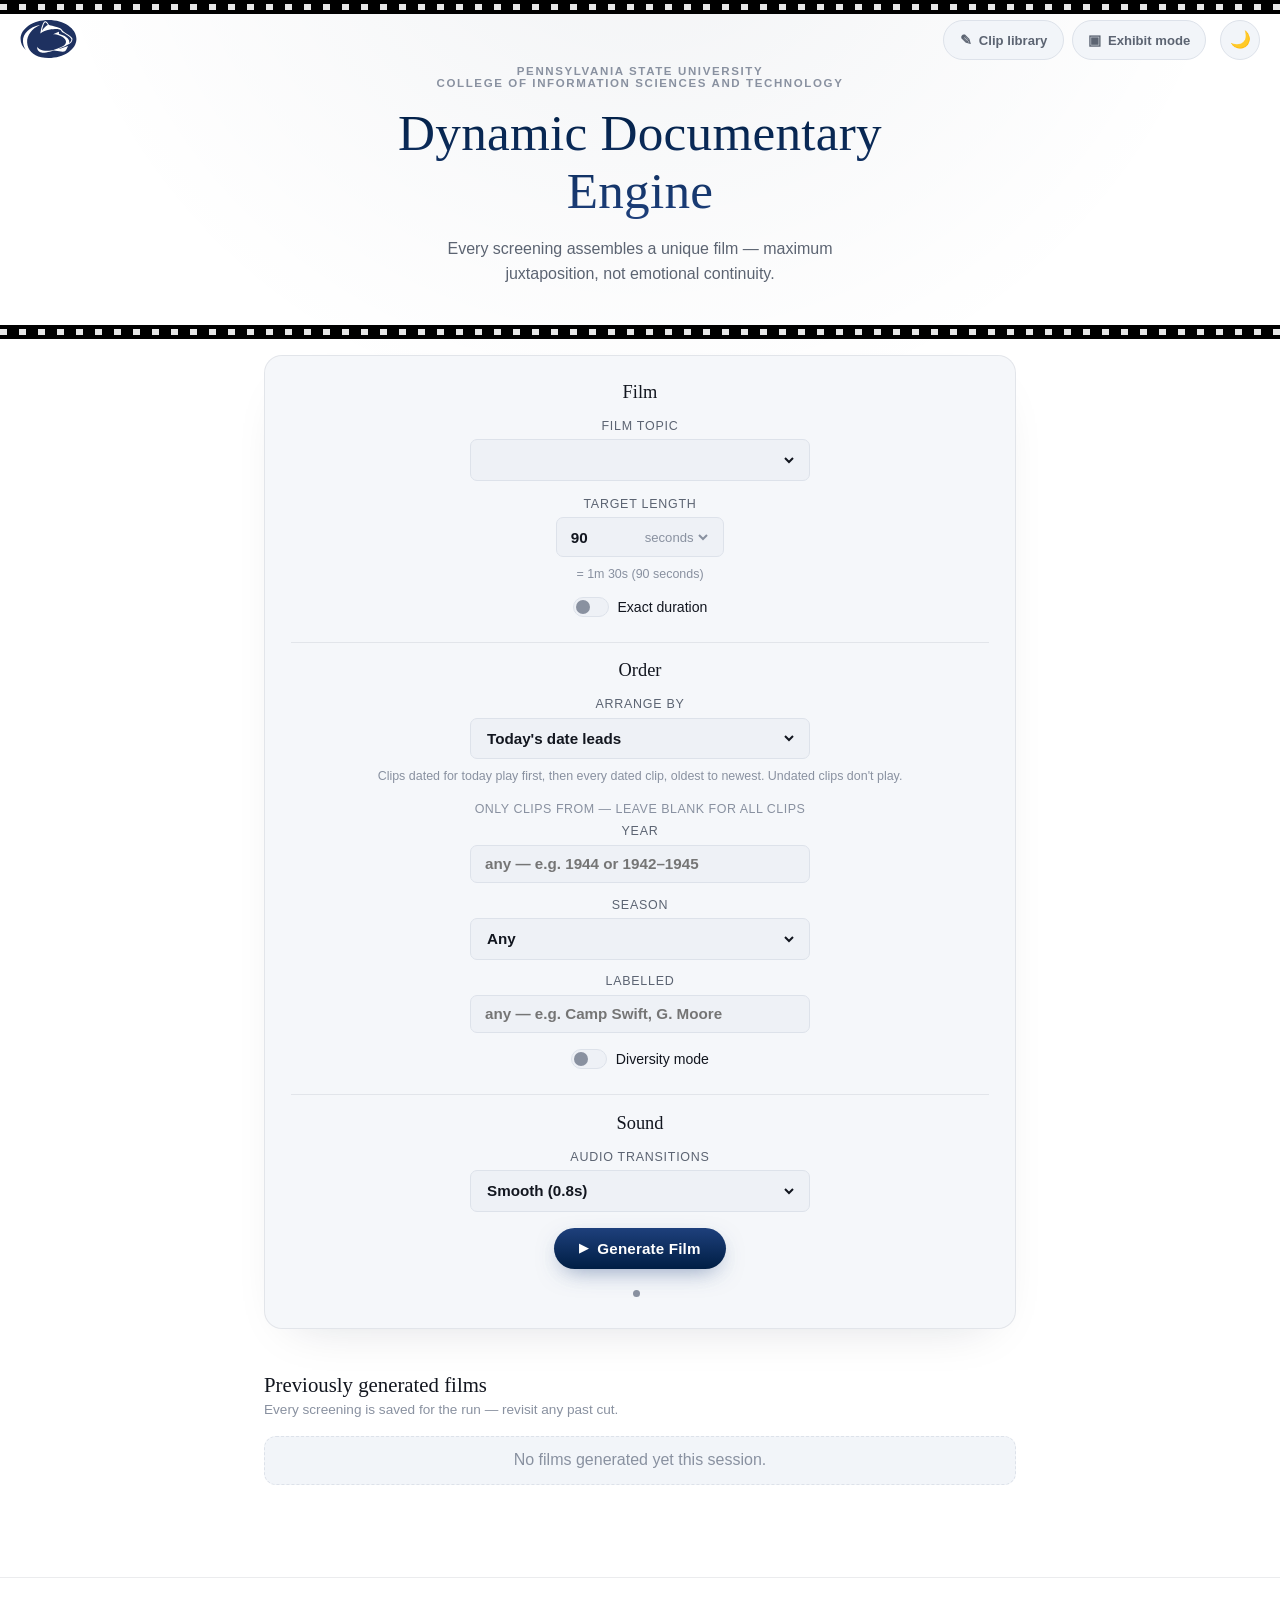
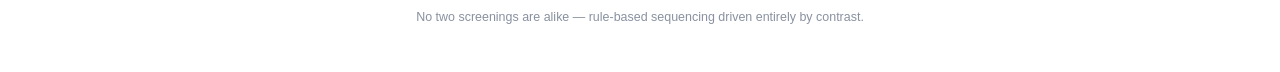
==== commit 9799ad76: "Group the main page under Film, Order and Sound The settings now sit under three small headings with" ====
--- a/web/frontend/index.html
+++ b/web/frontend/index.html
@@ -46,89 +46,102 @@
 
   <main>
     <section class="controls-card" aria-label="Film generation controls">
-      <div class="field field-centered">
-        <label for="collection-select">Film topic</label>
-        <div class="field-input">
-          <select id="collection-select"></select>
+      <div class="control-group" role="group" aria-labelledby="group-film">
+        <h2 class="group-heading" id="group-film">Film</h2>
+        <div class="field field-centered">
+          <label for="collection-select">Film topic</label>
+          <div class="field-input">
+            <select id="collection-select"></select>
+          </div>
         </div>
-      </div>
-      <p id="collection-hint" class="field-hint hidden"></p>
+        <p id="collection-hint" class="field-hint hidden"></p>
 
-      <div class="field field-centered">
-        <label for="duration">Target length</label>
-        <div class="field-input">
-          <input type="number" id="duration" min="1" max="36000" step="1" value="90" />
-          <select id="duration-unit" class="unit-select" aria-label="Target length unit">
-            <option value="seconds">seconds</option>
-            <option value="minutes">minutes</option>
-          </select>
+        <div class="field field-centered">
+          <label for="duration">Target length</label>
+          <div class="field-input">
+            <input type="number" id="duration" min="1" max="36000" step="1" value="90" />
+            <select id="duration-unit" class="unit-select" aria-label="Target length unit">
+              <option value="seconds">seconds</option>
+              <option value="minutes">minutes</option>
+            </select>
+          </div>
         </div>
-      </div>
-      <p id="duration-hint" class="field-hint"></p>
+        <p id="duration-hint" class="field-hint"></p>
 
-      <div class="toggle-row">
-        <label class="toggle-field has-tooltip" for="diversity-toggle">
-          <input type="checkbox" id="diversity-toggle" />
-          <span class="toggle-track"><span class="toggle-thumb"></span></span>
-          <span class="toggle-label">Diversity mode</span>
-          <span class="tooltip" role="tooltip">Diversity mode boosts underused clips across runs to prevent oversaturation of high-contrast favorites.</span>
-        </label>
-        <label class="toggle-field has-tooltip" for="exact-duration-toggle">
-          <input type="checkbox" id="exact-duration-toggle" />
-          <span class="toggle-track"><span class="toggle-thumb"></span></span>
-          <span class="toggle-label">Exact duration</span>
-          <span class="tooltip" role="tooltip">Exact duration trims the final clip so the film matches your target length precisely — off by default, since it never cuts real footage and may land a few seconds short instead.</span>
-        </label>
-      </div>
-
-      <div class="field field-centered has-tooltip">
-        <label for="audio-fade-select">Audio transitions</label>
-        <div class="field-input">
-          <select id="audio-fade-select" aria-label="Audio transition fade length" aria-describedby="audio-fade-tip">
-            <option value="0">Off — hard cuts</option>
-            <option value="0.3">Subtle (0.3s)</option>
-            <option value="0.5">Balanced (0.5s)</option>
-            <option value="0.8" selected>Smooth (0.8s)</option>
-            <option value="1.2">Long (1.2s)</option>
-          </select>
-        </div>
-        <span class="tooltip" role="tooltip" id="audio-fade-tip">Fades the music across each cut. Longer is softer; short clips shorten the fade automatically.</span>
-      </div>
-
-      <div class="field field-centered">
-        <label for="film-order">Order</label>
-        <div class="field-input">
-          <select id="film-order" aria-label="Film order">
-            <option value="today">Today's date leads</option>
-            <option value="contrast">Random contrast</option>
-          </select>
+        <div class="toggle-row">
+          <label class="toggle-field has-tooltip" for="exact-duration-toggle">
+            <input type="checkbox" id="exact-duration-toggle" />
+            <span class="toggle-track"><span class="toggle-thumb"></span></span>
+            <span class="toggle-label">Exact duration</span>
+            <span class="tooltip" role="tooltip">Exact duration trims the final clip so the film matches your target length precisely — off by default, since it never cuts real footage and may land a few seconds short instead.</span>
+          </label>
         </div>
       </div>
 
-      <div id="context-fields" class="context-fields">
-        <p class="context-group-label">Only clips from — leave blank for all clips</p>
-        <div class="field field-centered">
-          <label for="filter-years">Year</label>
+      <div class="control-group" role="group" aria-labelledby="group-order">
+        <h2 class="group-heading" id="group-order">Order</h2>
+        <div class="field field-centered has-tooltip">
+          <label for="film-order">Arrange by</label>
           <div class="field-input">
-            <input type="text" id="filter-years" placeholder="any — e.g. 1944 or 1942–1945" autocomplete="off" />
+            <select id="film-order" aria-label="Film order" aria-describedby="order-tip">
+              <option value="today">Today's date leads</option>
+              <option value="contrast">Random contrast</option>
+            </select>
+          </div>
+          <span class="tooltip" role="tooltip" id="order-tip"></span>
+        </div>
+        <p id="context-hint" class="field-hint"></p>
+
+        <div id="context-fields" class="context-fields">
+          <p class="context-group-label">Only clips from — leave blank for all clips</p>
+          <div class="field field-centered">
+            <label for="filter-years">Year</label>
+            <div class="field-input">
+              <input type="text" id="filter-years" placeholder="any — e.g. 1944 or 1942–1945" autocomplete="off" />
+            </div>
+          </div>
+          <div class="field field-centered">
+            <label for="filter-season">Season</label>
+            <div class="field-input">
+              <select id="filter-season" aria-label="Only clips from this season">
+                <option value="">Any</option>
+              </select>
+            </div>
+          </div>
+          <div class="field field-centered">
+            <label for="filter-labels">Labelled</label>
+            <div class="field-input">
+              <input type="text" id="filter-labels" placeholder="any — e.g. Camp Swift, G. Moore" autocomplete="off" />
+            </div>
           </div>
         </div>
-        <div class="field field-centered">
-          <label for="filter-season">Season</label>
+
+        <div class="toggle-row">
+          <label class="toggle-field has-tooltip" for="diversity-toggle">
+            <input type="checkbox" id="diversity-toggle" />
+            <span class="toggle-track"><span class="toggle-thumb"></span></span>
+            <span class="toggle-label">Diversity mode</span>
+            <span class="tooltip" role="tooltip">Diversity mode boosts underused clips across runs to prevent oversaturation of high-contrast favorites.</span>
+          </label>
+        </div>
+      </div>
+
+      <div class="control-group" role="group" aria-labelledby="group-sound">
+        <h2 class="group-heading" id="group-sound">Sound</h2>
+        <div class="field field-centered has-tooltip">
+          <label for="audio-fade-select">Audio transitions</label>
           <div class="field-input">
-            <select id="filter-season" aria-label="Only clips from this season">
-              <option value="">Any</option>
+            <select id="audio-fade-select" aria-label="Audio transition fade length" aria-describedby="audio-fade-tip">
+              <option value="0">Off — hard cuts</option>
+              <option value="0.3">Subtle (0.3s)</option>
+              <option value="0.5">Balanced (0.5s)</option>
+              <option value="0.8" selected>Smooth (0.8s)</option>
+              <option value="1.2">Long (1.2s)</option>
             </select>
           </div>
-        </div>
-        <div class="field field-centered">
-          <label for="filter-labels">Labelled</label>
-          <div class="field-input">
-            <input type="text" id="filter-labels" placeholder="any — e.g. Camp Swift, G. Moore" autocomplete="off" />
-          </div>
+          <span class="tooltip" role="tooltip" id="audio-fade-tip">Fades the music across each cut. Longer is softer; short clips shorten the fade automatically.</span>
         </div>
       </div>
-      <p id="context-hint" class="field-hint"></p>
 
       <button id="generate-btn" type="button">
         <span class="btn-icon">&#9654;</span>
--- a/web/frontend/style.css
+++ b/web/frontend/style.css
@@ -280,6 +280,29 @@
 
 /* ---------- Controls card ---------- */
 
+/* Settings grouped under small headings: Film, Order, Sound. */
+.control-group {
+  width: 100%;
+  display: flex;
+  flex-direction: column;
+  align-items: center;
+  gap: 1rem;
+}
+.control-group + .control-group {
+  border-top: 1px solid var(--border-soft);
+  padding-top: 1.1rem;
+}
+.controls-card .group-heading {
+  margin: 0;
+  font-family: var(--serif);
+  font-size: 1.15rem;
+  font-weight: 400;
+  color: var(--text);
+  background: none;
+  -webkit-text-fill-color: currentColor;
+  letter-spacing: 0;
+}
+
 .controls-card {
   background: var(--panel-glass);
   backdrop-filter: blur(10px);
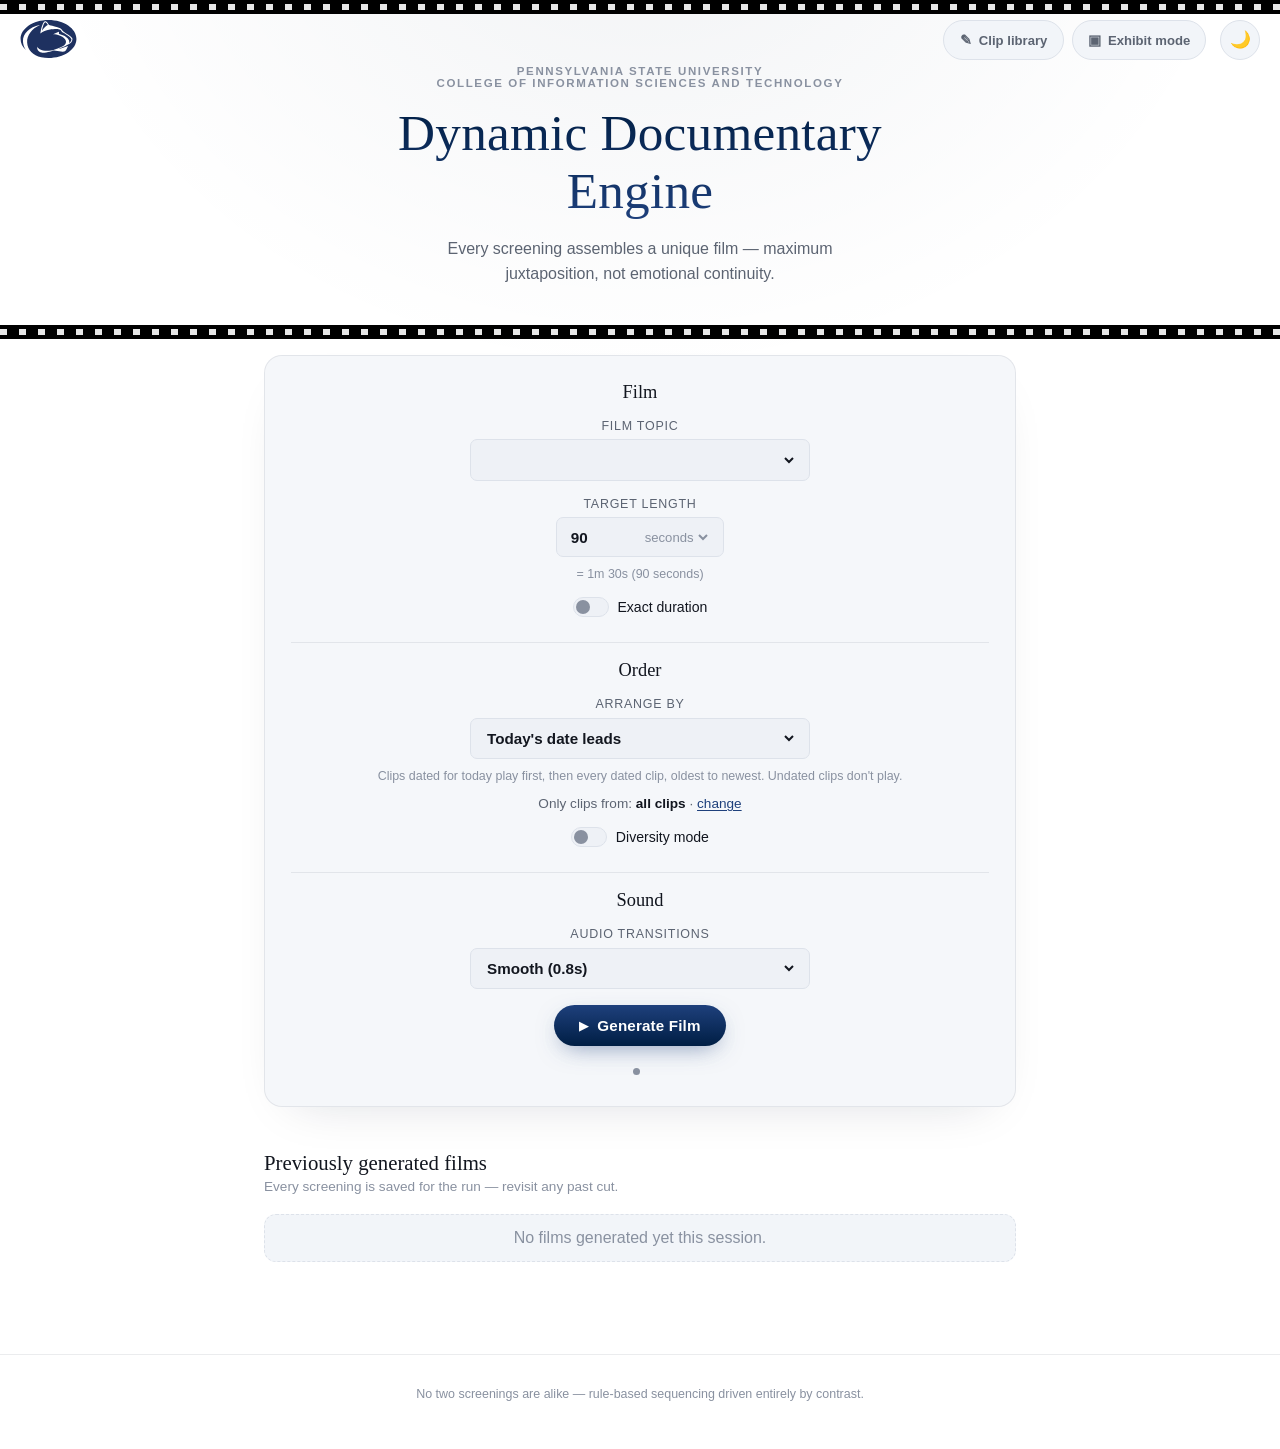
==== commit 08eff120: "Fold the clip filters into one line Year, Season and Labelled took a third of the main page and are " ====
--- a/web/frontend/index.html
+++ b/web/frontend/index.html
@@ -92,8 +92,13 @@
         </div>
         <p id="context-hint" class="field-hint"></p>
 
-        <div id="context-fields" class="context-fields">
-          <p class="context-group-label">Only clips from — leave blank for all clips</p>
+        <p class="filter-summary">
+          Only clips from: <span id="filter-summary-text">all clips</span>
+          · <button type="button" id="filter-toggle" class="link-btn" aria-expanded="false" aria-controls="context-fields">change</button>
+          <span id="filter-clear-wrap" class="hidden">· <button type="button" id="filter-clear" class="link-btn">clear</button></span>
+        </p>
+        <div id="context-fields" class="context-fields hidden">
+          <p class="context-group-label">Leave a box blank to allow any</p>
           <div class="field field-centered">
             <label for="filter-years">Year</label>
             <div class="field-input">
--- a/web/frontend/style.css
+++ b/web/frontend/style.css
@@ -427,12 +427,35 @@
 
 /* Film plan: screening date (for "Today's date leads") and the
    "Only clips from" filters. */
+/* "Only clips from: all clips · change" — the filters stay folded away
+   until asked for, and the line says what's set. */
+.filter-summary {
+  margin: -0.2rem 0 0;
+  text-align: center;
+  color: var(--muted);
+  font-size: 0.85rem;
+}
+.filter-summary #filter-summary-text { color: var(--text); font-weight: 600; }
+.link-btn {
+  background: none;
+  border: none;
+  padding: 0;
+  font: inherit;
+  color: var(--accent-hover);
+  cursor: pointer;
+  text-decoration: underline;
+  text-underline-offset: 2px;
+}
+:root[data-theme="dark"] .link-btn { color: #8fb0e8; }
+.link-btn:focus-visible { outline: 2px solid var(--accent-hover); outline-offset: 2px; }
+
 .context-fields {
   display: flex;
   flex-direction: column;
   gap: 0.9rem;
   width: 100%;
 }
+.context-fields.hidden { display: none; }
 
 .context-group-label {
   margin: 0.2rem 0 -0.4rem;
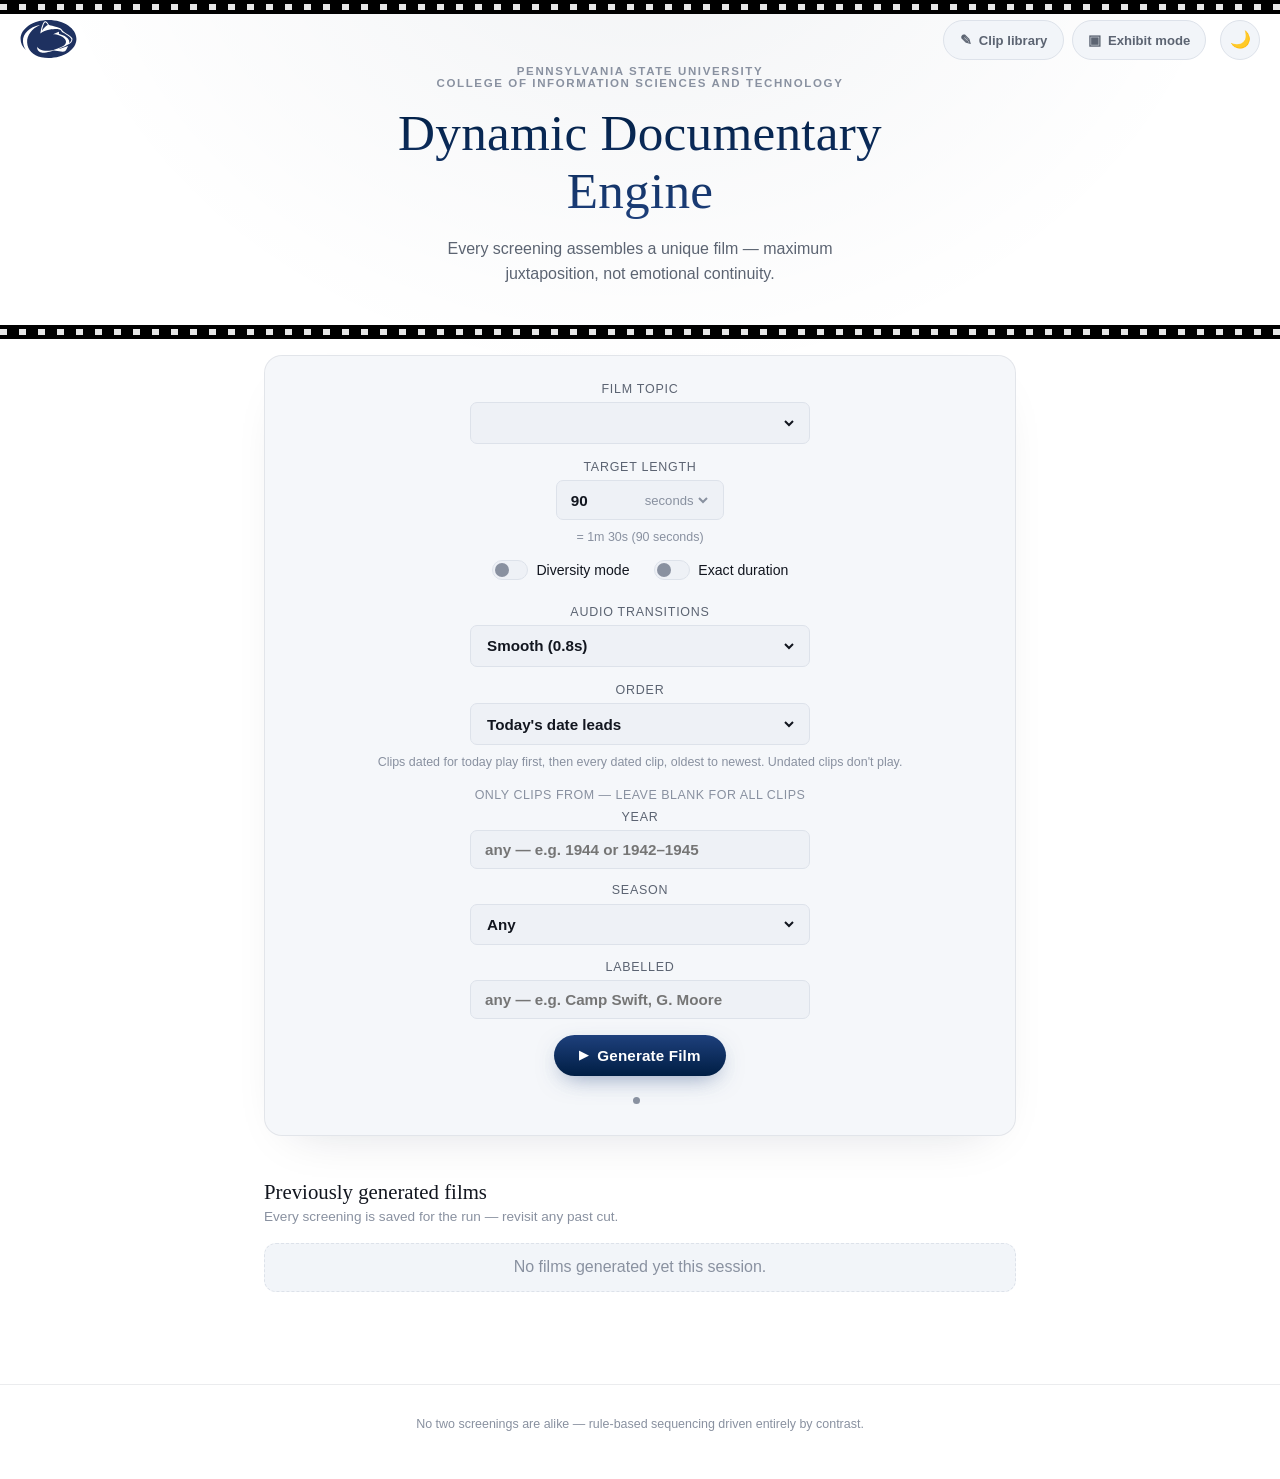
==== commit 7b0cbee8: "Undo the Film/Order/Sound headings and the folded filters Back to the single column: the Diversity m" ====
--- a/web/frontend/index.html
+++ b/web/frontend/index.html
@@ -46,105 +46,88 @@
 
   <main>
     <section class="controls-card" aria-label="Film generation controls">
-      <div class="control-group" role="group" aria-labelledby="group-film">
-        <h2 class="group-heading" id="group-film">Film</h2>
+      <div class="field field-centered">
+        <label for="collection-select">Film topic</label>
+        <div class="field-input">
+          <select id="collection-select"></select>
+        </div>
+      </div>
+      <p id="collection-hint" class="field-hint hidden"></p>
+
+      <div class="field field-centered">
+        <label for="duration">Target length</label>
+        <div class="field-input">
+          <input type="number" id="duration" min="1" max="36000" step="1" value="90" />
+          <select id="duration-unit" class="unit-select" aria-label="Target length unit">
+            <option value="seconds">seconds</option>
+            <option value="minutes">minutes</option>
+          </select>
+        </div>
+      </div>
+      <p id="duration-hint" class="field-hint"></p>
+
+      <div class="toggle-row">
+        <label class="toggle-field has-tooltip" for="diversity-toggle">
+          <input type="checkbox" id="diversity-toggle" />
+          <span class="toggle-track"><span class="toggle-thumb"></span></span>
+          <span class="toggle-label">Diversity mode</span>
+          <span class="tooltip" role="tooltip">Diversity mode boosts underused clips across runs to prevent oversaturation of high-contrast favorites.</span>
+        </label>
+        <label class="toggle-field has-tooltip" for="exact-duration-toggle">
+          <input type="checkbox" id="exact-duration-toggle" />
+          <span class="toggle-track"><span class="toggle-thumb"></span></span>
+          <span class="toggle-label">Exact duration</span>
+          <span class="tooltip" role="tooltip">Exact duration trims the final clip so the film matches your target length precisely — off by default, since it never cuts real footage and may land a few seconds short instead.</span>
+        </label>
+      </div>
+
+      <div class="field field-centered has-tooltip">
+        <label for="audio-fade-select">Audio transitions</label>
+        <div class="field-input">
+          <select id="audio-fade-select" aria-label="Audio transition fade length" aria-describedby="audio-fade-tip">
+            <option value="0">Off — hard cuts</option>
+            <option value="0.3">Subtle (0.3s)</option>
+            <option value="0.5">Balanced (0.5s)</option>
+            <option value="0.8" selected>Smooth (0.8s)</option>
+            <option value="1.2">Long (1.2s)</option>
+          </select>
+        </div>
+        <span class="tooltip" role="tooltip" id="audio-fade-tip">Fades the music across each cut. Longer is softer; short clips shorten the fade automatically.</span>
+      </div>
+
+      <div class="field field-centered has-tooltip">
+        <label for="film-order">Order</label>
+        <div class="field-input">
+          <select id="film-order" aria-label="Film order" aria-describedby="order-tip">
+            <option value="today">Today's date leads</option>
+            <option value="contrast">Random contrast</option>
+          </select>
+        </div>
+        <span class="tooltip" role="tooltip" id="order-tip"></span>
+      </div>
+      <p id="context-hint" class="field-hint"></p>
+
+      <div id="context-fields" class="context-fields">
+        <p class="context-group-label">Only clips from — leave blank for all clips</p>
         <div class="field field-centered">
-          <label for="collection-select">Film topic</label>
+          <label for="filter-years">Year</label>
           <div class="field-input">
-            <select id="collection-select"></select>
+            <input type="text" id="filter-years" placeholder="any — e.g. 1944 or 1942–1945" autocomplete="off" />
           </div>
         </div>
-        <p id="collection-hint" class="field-hint hidden"></p>
-
         <div class="field field-centered">
-          <label for="duration">Target length</label>
+          <label for="filter-season">Season</label>
           <div class="field-input">
-            <input type="number" id="duration" min="1" max="36000" step="1" value="90" />
-            <select id="duration-unit" class="unit-select" aria-label="Target length unit">
-              <option value="seconds">seconds</option>
-              <option value="minutes">minutes</option>
+            <select id="filter-season" aria-label="Only clips from this season">
+              <option value="">Any</option>
             </select>
           </div>
         </div>
-        <p id="duration-hint" class="field-hint"></p>
-
-        <div class="toggle-row">
-          <label class="toggle-field has-tooltip" for="exact-duration-toggle">
-            <input type="checkbox" id="exact-duration-toggle" />
-            <span class="toggle-track"><span class="toggle-thumb"></span></span>
-            <span class="toggle-label">Exact duration</span>
-            <span class="tooltip" role="tooltip">Exact duration trims the final clip so the film matches your target length precisely — off by default, since it never cuts real footage and may land a few seconds short instead.</span>
-          </label>
-        </div>
-      </div>
-
-      <div class="control-group" role="group" aria-labelledby="group-order">
-        <h2 class="group-heading" id="group-order">Order</h2>
-        <div class="field field-centered has-tooltip">
-          <label for="film-order">Arrange by</label>
+        <div class="field field-centered">
+          <label for="filter-labels">Labelled</label>
           <div class="field-input">
-            <select id="film-order" aria-label="Film order" aria-describedby="order-tip">
-              <option value="today">Today's date leads</option>
-              <option value="contrast">Random contrast</option>
-            </select>
+            <input type="text" id="filter-labels" placeholder="any — e.g. Camp Swift, G. Moore" autocomplete="off" />
           </div>
-          <span class="tooltip" role="tooltip" id="order-tip"></span>
-        </div>
-        <p id="context-hint" class="field-hint"></p>
-
-        <p class="filter-summary">
-          Only clips from: <span id="filter-summary-text">all clips</span>
-          · <button type="button" id="filter-toggle" class="link-btn" aria-expanded="false" aria-controls="context-fields">change</button>
-          <span id="filter-clear-wrap" class="hidden">· <button type="button" id="filter-clear" class="link-btn">clear</button></span>
-        </p>
-        <div id="context-fields" class="context-fields hidden">
-          <p class="context-group-label">Leave a box blank to allow any</p>
-          <div class="field field-centered">
-            <label for="filter-years">Year</label>
-            <div class="field-input">
-              <input type="text" id="filter-years" placeholder="any — e.g. 1944 or 1942–1945" autocomplete="off" />
-            </div>
-          </div>
-          <div class="field field-centered">
-            <label for="filter-season">Season</label>
-            <div class="field-input">
-              <select id="filter-season" aria-label="Only clips from this season">
-                <option value="">Any</option>
-              </select>
-            </div>
-          </div>
-          <div class="field field-centered">
-            <label for="filter-labels">Labelled</label>
-            <div class="field-input">
-              <input type="text" id="filter-labels" placeholder="any — e.g. Camp Swift, G. Moore" autocomplete="off" />
-            </div>
-          </div>
-        </div>
-
-        <div class="toggle-row">
-          <label class="toggle-field has-tooltip" for="diversity-toggle">
-            <input type="checkbox" id="diversity-toggle" />
-            <span class="toggle-track"><span class="toggle-thumb"></span></span>
-            <span class="toggle-label">Diversity mode</span>
-            <span class="tooltip" role="tooltip">Diversity mode boosts underused clips across runs to prevent oversaturation of high-contrast favorites.</span>
-          </label>
-        </div>
-      </div>
-
-      <div class="control-group" role="group" aria-labelledby="group-sound">
-        <h2 class="group-heading" id="group-sound">Sound</h2>
-        <div class="field field-centered has-tooltip">
-          <label for="audio-fade-select">Audio transitions</label>
-          <div class="field-input">
-            <select id="audio-fade-select" aria-label="Audio transition fade length" aria-describedby="audio-fade-tip">
-              <option value="0">Off — hard cuts</option>
-              <option value="0.3">Subtle (0.3s)</option>
-              <option value="0.5">Balanced (0.5s)</option>
-              <option value="0.8" selected>Smooth (0.8s)</option>
-              <option value="1.2">Long (1.2s)</option>
-            </select>
-          </div>
-          <span class="tooltip" role="tooltip" id="audio-fade-tip">Fades the music across each cut. Longer is softer; short clips shorten the fade automatically.</span>
         </div>
       </div>
 
--- a/web/frontend/style.css
+++ b/web/frontend/style.css
@@ -280,29 +280,6 @@
 
 /* ---------- Controls card ---------- */
 
-/* Settings grouped under small headings: Film, Order, Sound. */
-.control-group {
-  width: 100%;
-  display: flex;
-  flex-direction: column;
-  align-items: center;
-  gap: 1rem;
-}
-.control-group + .control-group {
-  border-top: 1px solid var(--border-soft);
-  padding-top: 1.1rem;
-}
-.controls-card .group-heading {
-  margin: 0;
-  font-family: var(--serif);
-  font-size: 1.15rem;
-  font-weight: 400;
-  color: var(--text);
-  background: none;
-  -webkit-text-fill-color: currentColor;
-  letter-spacing: 0;
-}
-
 .controls-card {
   background: var(--panel-glass);
   backdrop-filter: blur(10px);
@@ -427,35 +404,12 @@
 
 /* Film plan: screening date (for "Today's date leads") and the
    "Only clips from" filters. */
-/* "Only clips from: all clips · change" — the filters stay folded away
-   until asked for, and the line says what's set. */
-.filter-summary {
-  margin: -0.2rem 0 0;
-  text-align: center;
-  color: var(--muted);
-  font-size: 0.85rem;
-}
-.filter-summary #filter-summary-text { color: var(--text); font-weight: 600; }
-.link-btn {
-  background: none;
-  border: none;
-  padding: 0;
-  font: inherit;
-  color: var(--accent-hover);
-  cursor: pointer;
-  text-decoration: underline;
-  text-underline-offset: 2px;
-}
-:root[data-theme="dark"] .link-btn { color: #8fb0e8; }
-.link-btn:focus-visible { outline: 2px solid var(--accent-hover); outline-offset: 2px; }
-
 .context-fields {
   display: flex;
   flex-direction: column;
   gap: 0.9rem;
   width: 100%;
 }
-.context-fields.hidden { display: none; }
 
 .context-group-label {
   margin: 0.2rem 0 -0.4rem;
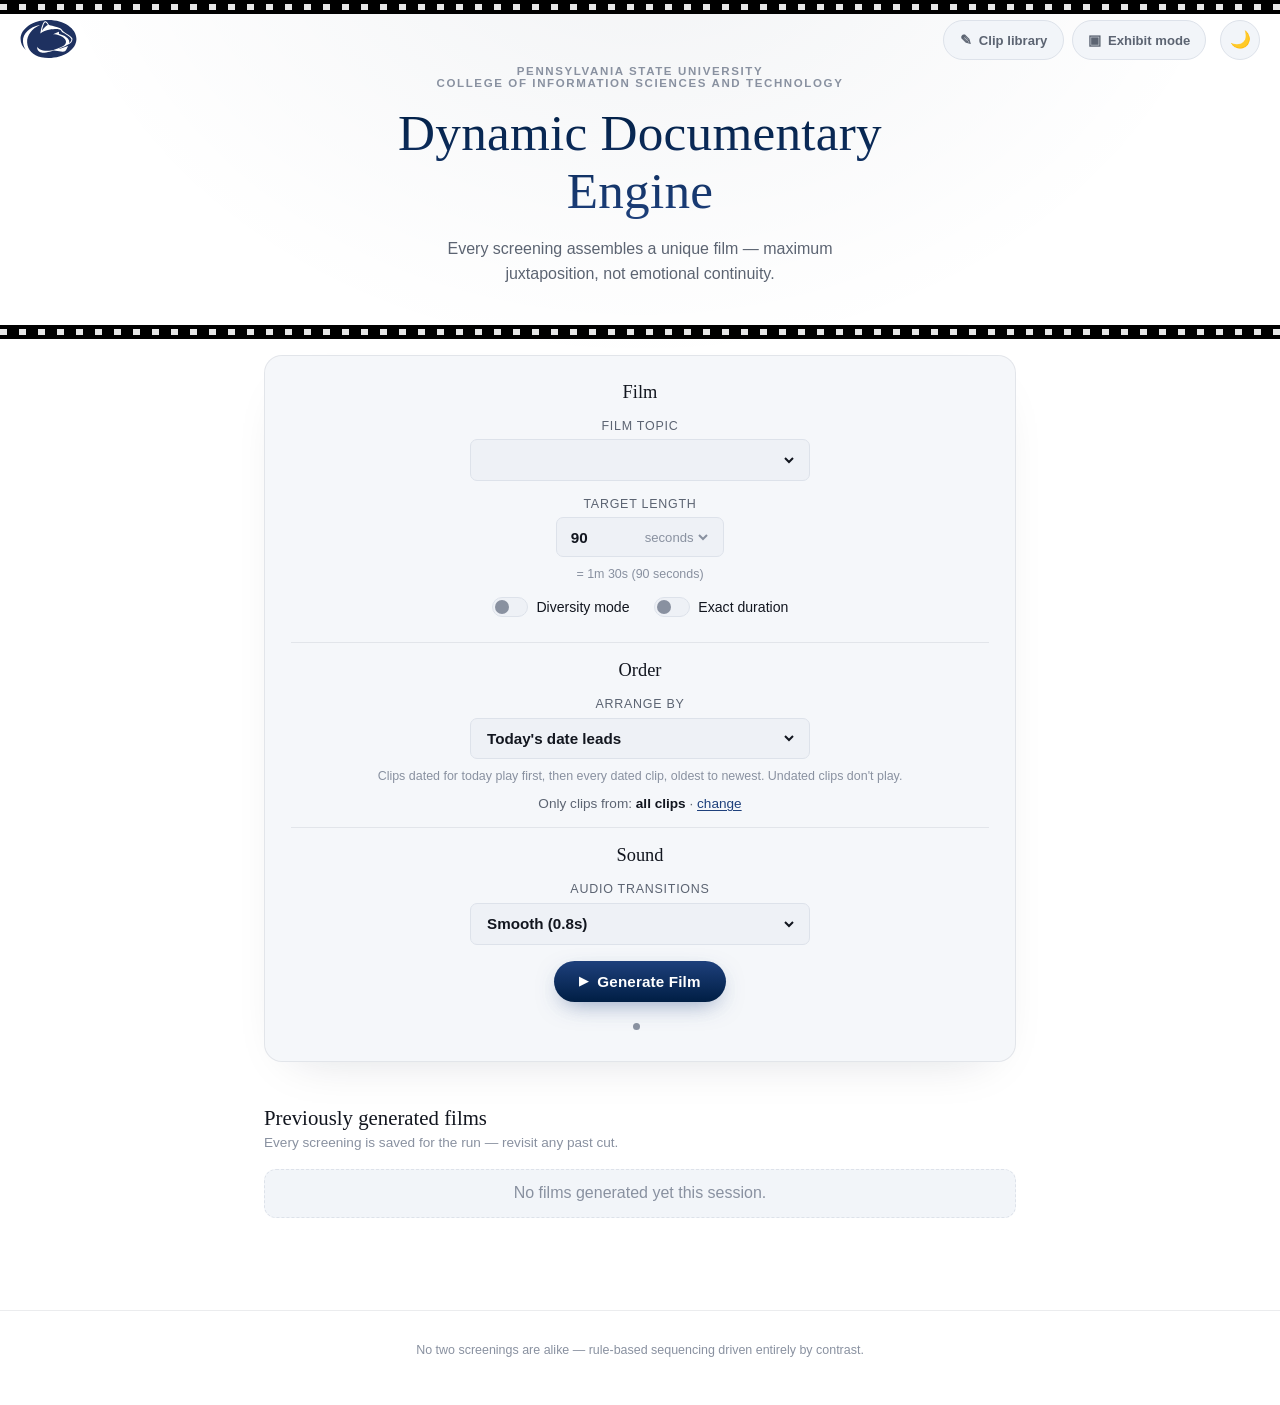
==== commit 59c265d9: "Bring back the grouped layout with both toggles together Restores the Film/Order/Sound headings and " ====
--- a/web/frontend/index.html
+++ b/web/frontend/index.html
@@ -46,88 +46,102 @@
 
   <main>
     <section class="controls-card" aria-label="Film generation controls">
-      <div class="field field-centered">
-        <label for="collection-select">Film topic</label>
-        <div class="field-input">
-          <select id="collection-select"></select>
-        </div>
-      </div>
-      <p id="collection-hint" class="field-hint hidden"></p>
-
-      <div class="field field-centered">
-        <label for="duration">Target length</label>
-        <div class="field-input">
-          <input type="number" id="duration" min="1" max="36000" step="1" value="90" />
-          <select id="duration-unit" class="unit-select" aria-label="Target length unit">
-            <option value="seconds">seconds</option>
-            <option value="minutes">minutes</option>
-          </select>
-        </div>
-      </div>
-      <p id="duration-hint" class="field-hint"></p>
-
-      <div class="toggle-row">
-        <label class="toggle-field has-tooltip" for="diversity-toggle">
-          <input type="checkbox" id="diversity-toggle" />
-          <span class="toggle-track"><span class="toggle-thumb"></span></span>
-          <span class="toggle-label">Diversity mode</span>
-          <span class="tooltip" role="tooltip">Diversity mode boosts underused clips across runs to prevent oversaturation of high-contrast favorites.</span>
-        </label>
-        <label class="toggle-field has-tooltip" for="exact-duration-toggle">
-          <input type="checkbox" id="exact-duration-toggle" />
-          <span class="toggle-track"><span class="toggle-thumb"></span></span>
-          <span class="toggle-label">Exact duration</span>
-          <span class="tooltip" role="tooltip">Exact duration trims the final clip so the film matches your target length precisely — off by default, since it never cuts real footage and may land a few seconds short instead.</span>
-        </label>
-      </div>
-
-      <div class="field field-centered has-tooltip">
-        <label for="audio-fade-select">Audio transitions</label>
-        <div class="field-input">
-          <select id="audio-fade-select" aria-label="Audio transition fade length" aria-describedby="audio-fade-tip">
-            <option value="0">Off — hard cuts</option>
-            <option value="0.3">Subtle (0.3s)</option>
-            <option value="0.5">Balanced (0.5s)</option>
-            <option value="0.8" selected>Smooth (0.8s)</option>
-            <option value="1.2">Long (1.2s)</option>
-          </select>
-        </div>
-        <span class="tooltip" role="tooltip" id="audio-fade-tip">Fades the music across each cut. Longer is softer; short clips shorten the fade automatically.</span>
-      </div>
-
-      <div class="field field-centered has-tooltip">
-        <label for="film-order">Order</label>
-        <div class="field-input">
-          <select id="film-order" aria-label="Film order" aria-describedby="order-tip">
-            <option value="today">Today's date leads</option>
-            <option value="contrast">Random contrast</option>
-          </select>
-        </div>
-        <span class="tooltip" role="tooltip" id="order-tip"></span>
-      </div>
-      <p id="context-hint" class="field-hint"></p>
-
-      <div id="context-fields" class="context-fields">
-        <p class="context-group-label">Only clips from — leave blank for all clips</p>
+      <div class="control-group" role="group" aria-labelledby="group-film">
+        <h2 class="group-heading" id="group-film">Film</h2>
         <div class="field field-centered">
-          <label for="filter-years">Year</label>
+          <label for="collection-select">Film topic</label>
           <div class="field-input">
-            <input type="text" id="filter-years" placeholder="any — e.g. 1944 or 1942–1945" autocomplete="off" />
+            <select id="collection-select"></select>
           </div>
         </div>
+        <p id="collection-hint" class="field-hint hidden"></p>
+
         <div class="field field-centered">
-          <label for="filter-season">Season</label>
+          <label for="duration">Target length</label>
           <div class="field-input">
-            <select id="filter-season" aria-label="Only clips from this season">
-              <option value="">Any</option>
+            <input type="number" id="duration" min="1" max="36000" step="1" value="90" />
+            <select id="duration-unit" class="unit-select" aria-label="Target length unit">
+              <option value="seconds">seconds</option>
+              <option value="minutes">minutes</option>
             </select>
           </div>
         </div>
-        <div class="field field-centered">
-          <label for="filter-labels">Labelled</label>
+        <p id="duration-hint" class="field-hint"></p>
+
+        <div class="toggle-row">
+          <label class="toggle-field has-tooltip" for="diversity-toggle">
+            <input type="checkbox" id="diversity-toggle" />
+            <span class="toggle-track"><span class="toggle-thumb"></span></span>
+            <span class="toggle-label">Diversity mode</span>
+            <span class="tooltip" role="tooltip">Diversity mode boosts underused clips across runs to prevent oversaturation of high-contrast favorites.</span>
+          </label>
+          <label class="toggle-field has-tooltip" for="exact-duration-toggle">
+            <input type="checkbox" id="exact-duration-toggle" />
+            <span class="toggle-track"><span class="toggle-thumb"></span></span>
+            <span class="toggle-label">Exact duration</span>
+            <span class="tooltip" role="tooltip">Exact duration trims the final clip so the film matches your target length precisely — off by default, since it never cuts real footage and may land a few seconds short instead.</span>
+          </label>
+        </div>
+      </div>
+
+      <div class="control-group" role="group" aria-labelledby="group-order">
+        <h2 class="group-heading" id="group-order">Order</h2>
+        <div class="field field-centered has-tooltip">
+          <label for="film-order">Arrange by</label>
           <div class="field-input">
-            <input type="text" id="filter-labels" placeholder="any — e.g. Camp Swift, G. Moore" autocomplete="off" />
+            <select id="film-order" aria-label="Film order" aria-describedby="order-tip">
+              <option value="today">Today's date leads</option>
+              <option value="contrast">Random contrast</option>
+            </select>
           </div>
+          <span class="tooltip" role="tooltip" id="order-tip"></span>
+        </div>
+        <p id="context-hint" class="field-hint"></p>
+
+        <p class="filter-summary">
+          Only clips from: <span id="filter-summary-text">all clips</span>
+          · <button type="button" id="filter-toggle" class="link-btn" aria-expanded="false" aria-controls="context-fields">change</button>
+          <span id="filter-clear-wrap" class="hidden">· <button type="button" id="filter-clear" class="link-btn">clear</button></span>
+        </p>
+        <div id="context-fields" class="context-fields hidden">
+          <p class="context-group-label">Leave a box blank to allow any</p>
+          <div class="field field-centered">
+            <label for="filter-years">Year</label>
+            <div class="field-input">
+              <input type="text" id="filter-years" placeholder="any — e.g. 1944 or 1942–1945" autocomplete="off" />
+            </div>
+          </div>
+          <div class="field field-centered">
+            <label for="filter-season">Season</label>
+            <div class="field-input">
+              <select id="filter-season" aria-label="Only clips from this season">
+                <option value="">Any</option>
+              </select>
+            </div>
+          </div>
+          <div class="field field-centered">
+            <label for="filter-labels">Labelled</label>
+            <div class="field-input">
+              <input type="text" id="filter-labels" placeholder="any — e.g. Camp Swift, G. Moore" autocomplete="off" />
+            </div>
+          </div>
+        </div>
+      </div>
+
+      <div class="control-group" role="group" aria-labelledby="group-sound">
+        <h2 class="group-heading" id="group-sound">Sound</h2>
+        <div class="field field-centered has-tooltip">
+          <label for="audio-fade-select">Audio transitions</label>
+          <div class="field-input">
+            <select id="audio-fade-select" aria-label="Audio transition fade length" aria-describedby="audio-fade-tip">
+              <option value="0">Off — hard cuts</option>
+              <option value="0.3">Subtle (0.3s)</option>
+              <option value="0.5">Balanced (0.5s)</option>
+              <option value="0.8" selected>Smooth (0.8s)</option>
+              <option value="1.2">Long (1.2s)</option>
+            </select>
+          </div>
+          <span class="tooltip" role="tooltip" id="audio-fade-tip">Fades the music across each cut. Longer is softer; short clips shorten the fade automatically.</span>
         </div>
       </div>
 
--- a/web/frontend/style.css
+++ b/web/frontend/style.css
@@ -280,6 +280,29 @@
 
 /* ---------- Controls card ---------- */
 
+/* Settings grouped under small headings: Film, Order, Sound. */
+.control-group {
+  width: 100%;
+  display: flex;
+  flex-direction: column;
+  align-items: center;
+  gap: 1rem;
+}
+.control-group + .control-group {
+  border-top: 1px solid var(--border-soft);
+  padding-top: 1.1rem;
+}
+.controls-card .group-heading {
+  margin: 0;
+  font-family: var(--serif);
+  font-size: 1.15rem;
+  font-weight: 400;
+  color: var(--text);
+  background: none;
+  -webkit-text-fill-color: currentColor;
+  letter-spacing: 0;
+}
+
 .controls-card {
   background: var(--panel-glass);
   backdrop-filter: blur(10px);
@@ -404,12 +427,35 @@
 
 /* Film plan: screening date (for "Today's date leads") and the
    "Only clips from" filters. */
+/* "Only clips from: all clips · change" — the filters stay folded away
+   until asked for, and the line says what's set. */
+.filter-summary {
+  margin: -0.2rem 0 0;
+  text-align: center;
+  color: var(--muted);
+  font-size: 0.85rem;
+}
+.filter-summary #filter-summary-text { color: var(--text); font-weight: 600; }
+.link-btn {
+  background: none;
+  border: none;
+  padding: 0;
+  font: inherit;
+  color: var(--accent-hover);
+  cursor: pointer;
+  text-decoration: underline;
+  text-underline-offset: 2px;
+}
+:root[data-theme="dark"] .link-btn { color: #8fb0e8; }
+.link-btn:focus-visible { outline: 2px solid var(--accent-hover); outline-offset: 2px; }
+
 .context-fields {
   display: flex;
   flex-direction: column;
   gap: 0.9rem;
   width: 100%;
 }
+.context-fields.hidden { display: none; }
 
 .context-group-label {
   margin: 0.2rem 0 -0.4rem;
